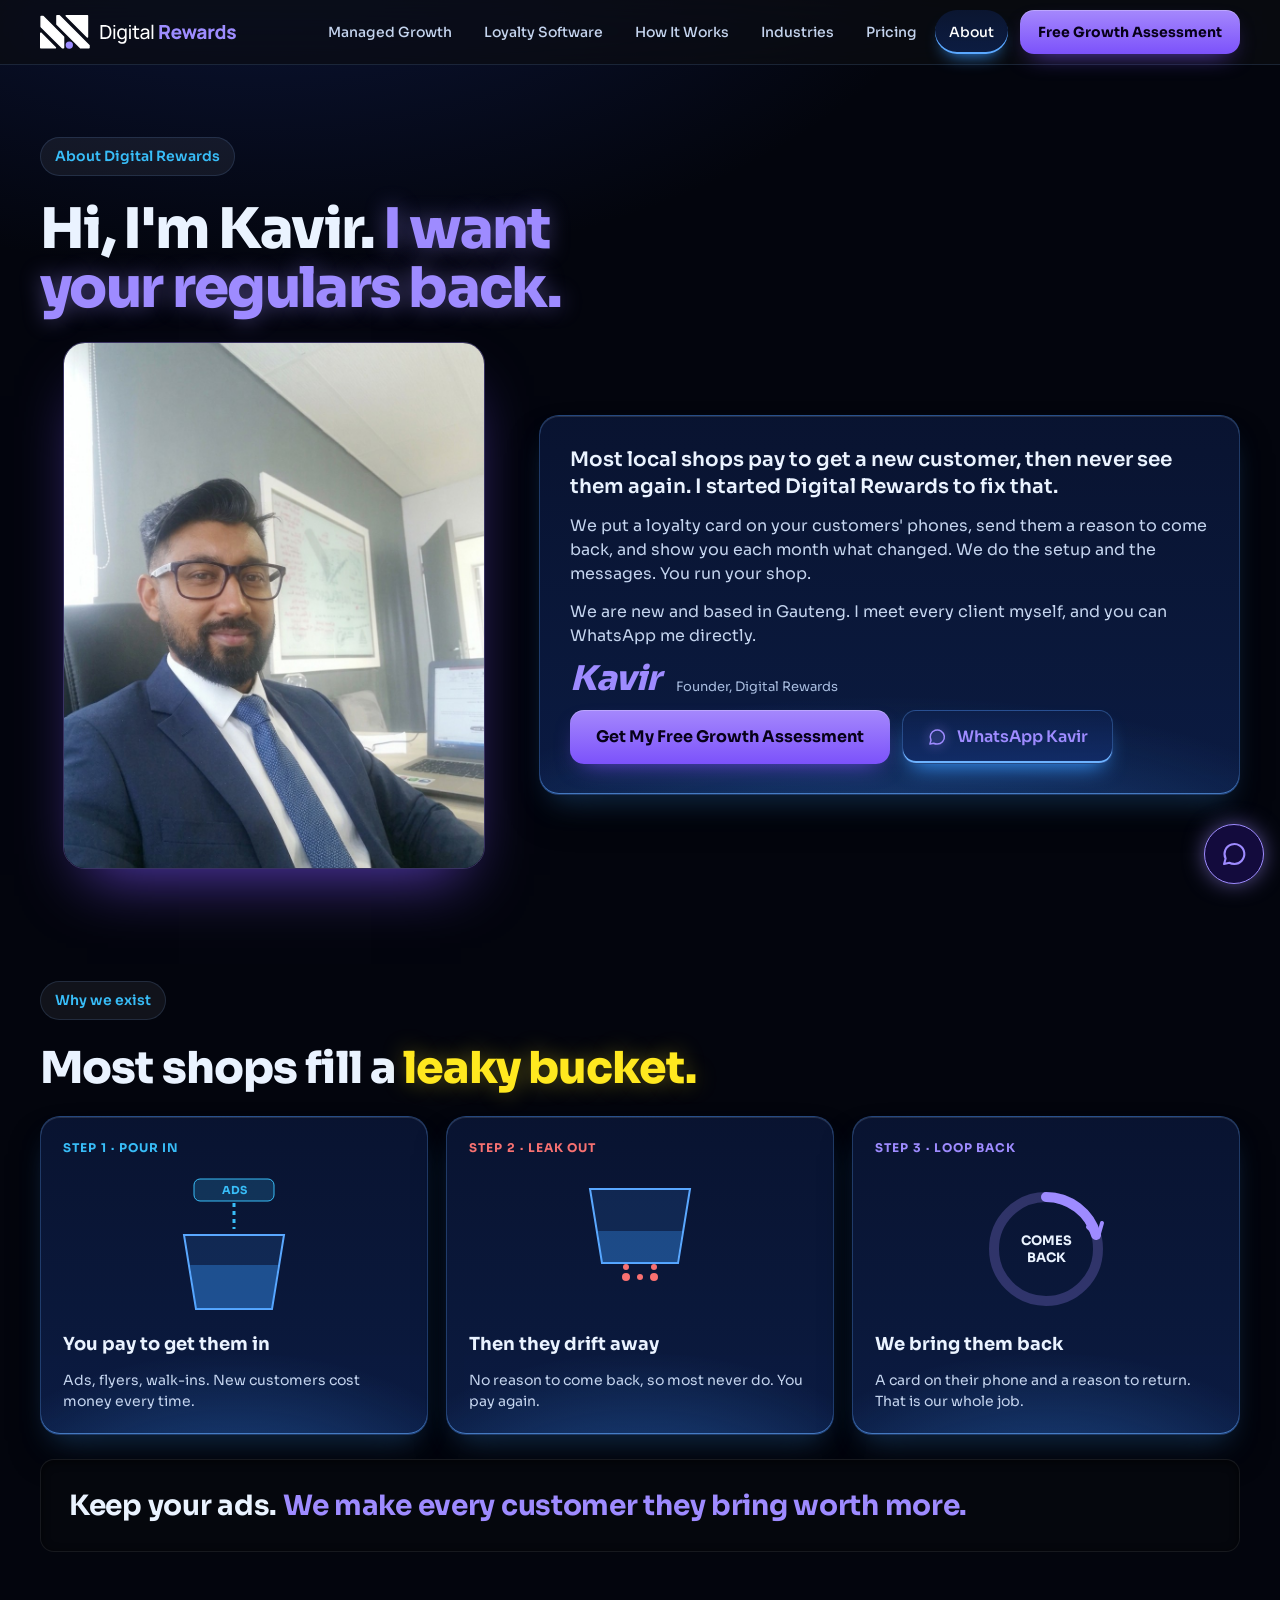
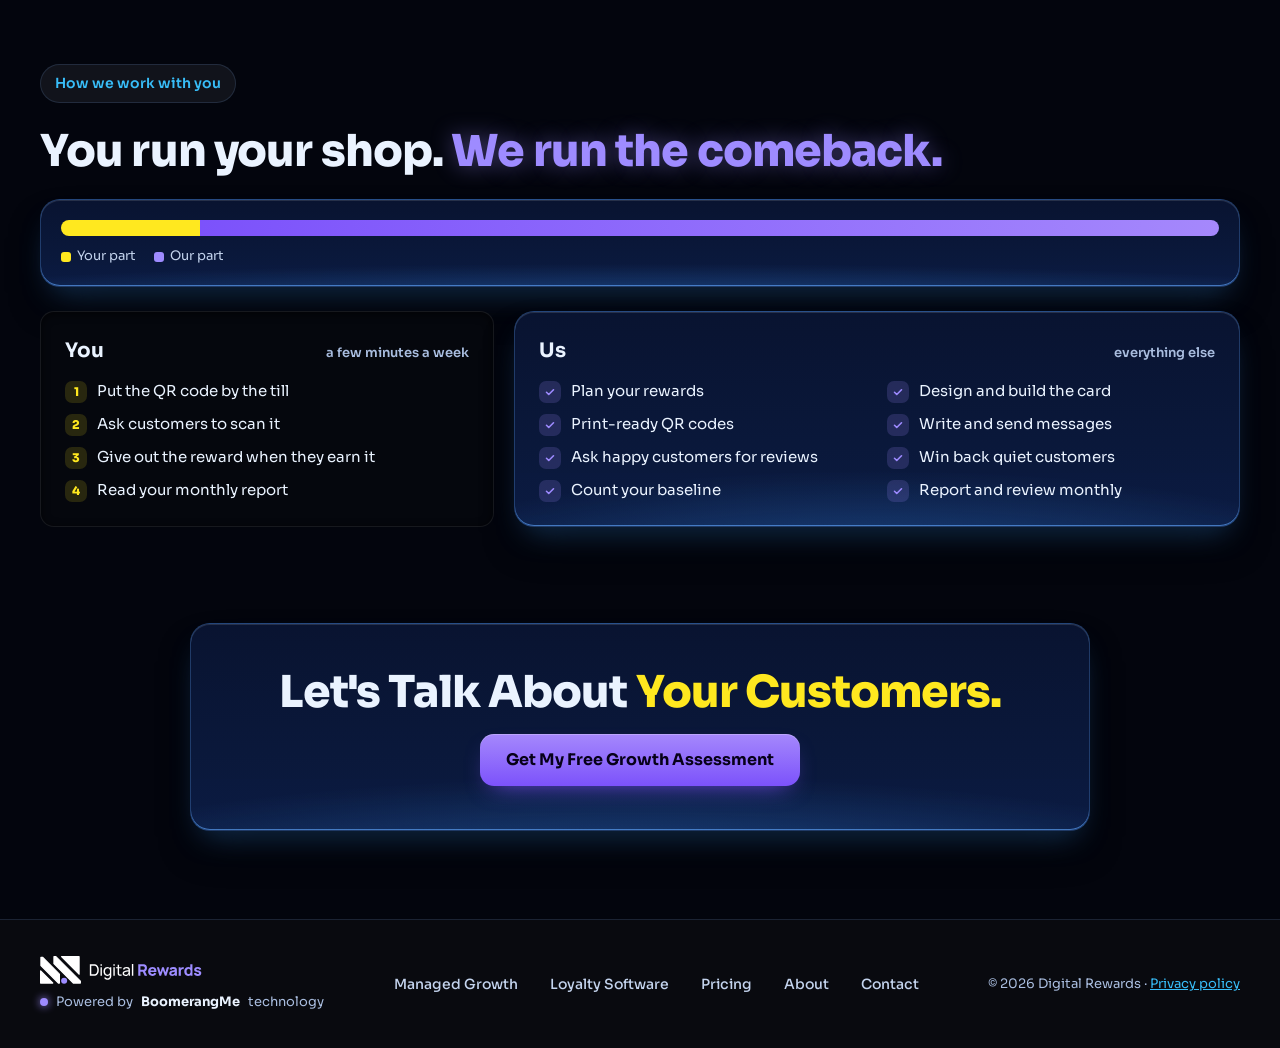
==== about.html @ 28b59754 "Digital Rewards v2: two-path site (Managed Growth flagship + DIY Loyalty Software), new home order, " ====
<!doctype html>
<html lang="en-ZA">
<head>
<meta charset="utf-8">
<meta name="viewport" content="width=device-width, initial-scale=1">
<meta name="robots" content="noindex, nofollow">
<title>About | Digital Rewards</title>
<meta name="description" content="Why Digital Rewards exists and who runs it.">
<link rel="canonical" href="https://kavirg3.github.io/digital-rewards-v2/about">
<meta property="og:type" content="website">
<meta property="og:title" content="About | Digital Rewards">
<meta property="og:description" content="Why Digital Rewards exists and who runs it.">
<meta property="og:url" content="https://kavirg3.github.io/digital-rewards-v2/about">
<meta name="theme-color" content="#03050D">
<link rel="icon" href="favicon.svg?v=2" type="image/svg+xml">
<link rel="icon" href="brand/png/favicon-32.png?v=2" sizes="32x32" type="image/png">
<link rel="apple-touch-icon" href="brand/png/dr-app-icon-180.png">
<meta property="og:image" content="https://kavirg3.github.io/digital-rewards-v2/brand/png/dr-share-1200x630.png">
<meta property="og:image:width" content="1200">
<meta property="og:image:height" content="630">
<link rel="preconnect" href="https://fonts.googleapis.com">
<link rel="preconnect" href="https://fonts.gstatic.com" crossorigin>
<link rel="stylesheet" href="https://fonts.googleapis.com/css2?family=Sora:wght@400;500;600;700;800&display=swap">
<link rel="stylesheet" href="styles.css?v=202611191200">
<link rel="stylesheet" href="v2.css?v=202611191200">
</head>
<body>
<a class="skip" href="#main">Skip to content</a>
<div style="background: radial-gradient(ellipse 1200px 700px at 20% -6%, rgba(29,53,140,0.42), transparent 62%), #03050D; color: #EAF3FF; font-family: Sora, system-ui, sans-serif; font-size: 16px; line-height: 1.5; color-scheme: dark">

<header style="position: sticky; top: 0; z-index: 20; background: rgba(11,13,17,0.74); backdrop-filter: blur(22px) saturate(150%); border-bottom: 1px solid rgba(120,170,235,0.16)">
<div style="max-width: 1200px; margin: 0 auto; padding: 10px 24px; display: flex; flex-wrap: wrap; align-items: center; justify-content: space-between; gap: 8px 20px">
<a href="./" style="display: flex; align-items: center; gap: 10px; color: #FFFFFF; text-decoration: none; font-weight: 800; font-size: 18px; min-height: 44px">
<img src="brand/dr-logo-horizontal.svg" alt="Digital Rewards" width="198" height="34" style="display:block"></a>
<nav aria-label="Main" style="display: flex; flex-wrap: wrap; align-items: center; gap: 2px 4px">
<a class="pill" href="managed-growth">Managed Growth</a>
<a class="pill" href="loyalty-software">Loyalty Software</a>
<a class="pill" href="./#how">How It Works</a>
<a class="pill" href="./#industries">Industries</a>
<a class="pill" href="pricing">Pricing</a>
<a class="pill" href="about">About</a>
<a class="cta" href="contact" style="min-height: 44px; padding: 0 18px; font-size: 14px; margin-left: 8px">Free Growth Assessment</a>
</nav>
</div>
</header>

<main id="main">

<section class="ab-sec ab-top">
<div class="ab-in">
<div class="chip" style="align-self: flex-start; color: #38BDF8">About Digital Rewards</div>
<h1 class="ab-h1">Hi, I'm Kavir. <span class="ab-gv">I want your regulars back.</span></h1>
<div class="ab-fl">
<div class="ab-photo" data-founder-photo>
<img data-founder-img alt="Kavir, founder of Digital Rewards" hidden>
<div class="ab-mono" data-founder-mono aria-hidden="true"><span>K</span></div>
</div>
<div class="glass ab-letter">
<p class="ab-big">Most local shops pay to get a new customer, then never see them again. I started Digital Rewards to fix that.</p>
<p>We put a loyalty card on your customers' phones, send them a reason to come back, and show you each month what changed. We do the setup and the messages. You run your shop.</p>
<p>We are new and based in Gauteng. I meet every client myself, and you can WhatsApp me directly.</p>
<div class="ab-sigrow"><span class="ab-sig">Kavir</span><span class="ab-role">Founder, Digital Rewards</span></div>
<div class="ab-btns"><a class="cta" href="contact">Get My Free Growth Assessment</a><a class="edge" href="contact" data-wa style="color: #9E8BFF"><svg class="neon" aria-hidden="true" width="20" height="20" viewBox="0 0 24 24" fill="none" stroke="currentColor" stroke-width="1.8" stroke-linecap="round" stroke-linejoin="round"><path d="M3.5 20.5l1.3-4.6A8.5 8.5 0 1112 20.5a8.5 8.5 0 01-4-1z"/></svg>WhatsApp Kavir</a></div>
</div>
</div>
</div>
</section>

<section class="ab-sec">
<div class="ab-in">
<div class="chip" style="align-self: flex-start; color: #38BDF8">Why we exist</div>
<h2 class="ab-h2">Most shops fill a <span class="ab-gy">leaky bucket.</span></h2>
<div class="ab-lk">
<div class="glass ab-lkc">
<span class="ab-step" style="color: #38BDF8">Step 1 · Pour in</span>
<svg viewBox="0 0 220 150" aria-hidden="true"><rect x="70" y="10" width="80" height="22" rx="6" fill="rgba(56,189,248,.18)" stroke="#38BDF8"/><text x="110" y="25" text-anchor="middle" fill="#38BDF8" font-size="11" font-family="Sora, sans-serif" font-weight="700">ADS</text><path d="M110 34v26" stroke="#38BDF8" stroke-width="3" stroke-dasharray="4 4"/><path d="M60 66h100l-12 74H72z" fill="rgba(56,152,255,.14)" stroke="#5AA8FF" stroke-width="2"/><path d="M66 96h88l-6 44H72z" fill="rgba(56,152,255,.35)"/></svg>
<h3>You pay to get them in</h3>
<p>Ads, flyers, walk-ins. New customers cost money every time.</p>
</div>
<div class="glass ab-lkc">
<span class="ab-step" style="color: #F87171">Step 2 · Leak out</span>
<svg viewBox="0 0 220 150" aria-hidden="true"><path d="M60 20h100l-12 74H72z" fill="rgba(56,152,255,.14)" stroke="#5AA8FF" stroke-width="2"/><path d="M68 62h84l-5 32H72z" fill="rgba(56,152,255,.3)"/><circle cx="96" cy="98" r="3" fill="#F87171"/><circle cx="124" cy="98" r="3" fill="#F87171"/><circle class="ab-drip" cx="96" cy="108" r="4" fill="#F87171"/><circle class="ab-drip ab-d2" cx="124" cy="108" r="4" fill="#F87171"/><circle class="ab-drip ab-d3" cx="110" cy="108" r="3" fill="#F87171"/></svg>
<h3>Then they drift away</h3>
<p>No reason to come back, so most never do. You pay again.</p>
</div>
<div class="glass ab-lkc">
<span class="ab-step" style="color: #9E8BFF">Step 3 · Loop back</span>
<svg viewBox="0 0 220 150" aria-hidden="true"><circle cx="110" cy="80" r="52" fill="none" stroke="rgba(158,139,255,.25)" stroke-width="10"/><g class="ab-spin"><path d="M110 28a52 52 0 0 1 50 38" fill="none" stroke="#9E8BFF" stroke-width="10" stroke-linecap="round"/><path d="M152 58l10 10 4-14" fill="none" stroke="#9E8BFF" stroke-width="4" stroke-linecap="round" stroke-linejoin="round"/></g><text x="110" y="76" text-anchor="middle" fill="#EAF3FF" font-size="13" font-family="Sora, sans-serif" font-weight="700">COMES</text><text x="110" y="93" text-anchor="middle" fill="#EAF3FF" font-size="13" font-family="Sora, sans-serif" font-weight="700">BACK</text></svg>
<h3>We bring them back</h3>
<p>A card on their phone and a reason to return. That is our whole job.</p>
</div>
</div>
<div class="well ab-quote">Keep your ads. <span style="color: #9E8BFF">We make every customer they bring worth more.</span></div>
</div>
</section>

<section class="ab-sec">
<div class="ab-in">
<div class="chip" style="align-self: flex-start; color: #38BDF8">How we work with you</div>
<h2 class="ab-h2">You run your shop. <span class="ab-gv">We run the comeback.</span></h2>
<div class="glass ab-split">
<div class="ab-bar" role="img" aria-label="Most of the work is ours"><span class="ab-bar-you"></span><span class="ab-bar-us"></span></div>
<div class="ab-legend"><span><i style="background: #FFE81F"></i>Your part</span><span><i style="background: #9E8BFF"></i>Our part</span></div>
</div>
<div class="ab-yu">
<div class="well ab-side ab-you">
<h3>You <small>a few minutes a week</small></h3>
<ul>
<li><i>1</i>Put the QR code by the till</li>
<li><i>2</i>Ask customers to scan it</li>
<li><i>3</i>Give out the reward when they earn it</li>
<li><i>4</i>Read your monthly report</li>
</ul>
</div>
<div class="glass ab-side ab-us">
<h3>Us <small>everything else</small></h3>
<ul>
<li><i><svg aria-hidden="true" width="12" height="12" viewBox="0 0 24 24" fill="none" stroke="currentColor" stroke-width="3.2" stroke-linecap="round" stroke-linejoin="round"><path d="M5 12.5l4.5 4.5L19 7.5"/></svg></i>Plan your rewards</li>
<li><i><svg aria-hidden="true" width="12" height="12" viewBox="0 0 24 24" fill="none" stroke="currentColor" stroke-width="3.2" stroke-linecap="round" stroke-linejoin="round"><path d="M5 12.5l4.5 4.5L19 7.5"/></svg></i>Design and build the card</li>
<li><i><svg aria-hidden="true" width="12" height="12" viewBox="0 0 24 24" fill="none" stroke="currentColor" stroke-width="3.2" stroke-linecap="round" stroke-linejoin="round"><path d="M5 12.5l4.5 4.5L19 7.5"/></svg></i>Print-ready QR codes</li>
<li><i><svg aria-hidden="true" width="12" height="12" viewBox="0 0 24 24" fill="none" stroke="currentColor" stroke-width="3.2" stroke-linecap="round" stroke-linejoin="round"><path d="M5 12.5l4.5 4.5L19 7.5"/></svg></i>Write and send messages</li>
<li><i><svg aria-hidden="true" width="12" height="12" viewBox="0 0 24 24" fill="none" stroke="currentColor" stroke-width="3.2" stroke-linecap="round" stroke-linejoin="round"><path d="M5 12.5l4.5 4.5L19 7.5"/></svg></i>Ask happy customers for reviews</li>
<li><i><svg aria-hidden="true" width="12" height="12" viewBox="0 0 24 24" fill="none" stroke="currentColor" stroke-width="3.2" stroke-linecap="round" stroke-linejoin="round"><path d="M5 12.5l4.5 4.5L19 7.5"/></svg></i>Win back quiet customers</li>
<li><i><svg aria-hidden="true" width="12" height="12" viewBox="0 0 24 24" fill="none" stroke="currentColor" stroke-width="3.2" stroke-linecap="round" stroke-linejoin="round"><path d="M5 12.5l4.5 4.5L19 7.5"/></svg></i>Count your baseline</li>
<li><i><svg aria-hidden="true" width="12" height="12" viewBox="0 0 24 24" fill="none" stroke="currentColor" stroke-width="3.2" stroke-linecap="round" stroke-linejoin="round"><path d="M5 12.5l4.5 4.5L19 7.5"/></svg></i>Report and review monthly</li>
</ul>
</div>
</div>
</div>
</section>

<section style="padding: 40px 24px 88px">
<div class="glass" style="max-width: 900px; margin: 0 auto; padding: 44px 28px; display: flex; flex-direction: column; align-items: center; gap: 18px; text-align: center">
<h2 style="margin: 0; font-size: clamp(28px, 3.6vw, 44px); line-height: 1.1; letter-spacing: -0.02em; font-weight: 800">Let's Talk About <span style="color: #FFE81F">Your Customers.</span></h2>
<a class="cta" href="contact">Get My Free Growth Assessment</a>
</div>
</section>

</main>

<footer style="padding: 36px 24px; border-top: 1px solid rgba(120,170,235,0.16); background: rgba(11,13,17,0.74)">
<div style="max-width: 1200px; margin: 0 auto; display: flex; flex-wrap: wrap; justify-content: space-between; align-items: center; gap: 20px; font-size: 13px; color: #A9BDDF">
<div style="display: flex; flex-direction: column; gap: 8px"><img src="brand/dr-logo-horizontal.svg" alt="Digital Rewards" width="163" height="28" style="display:block"><span class="v2-pw"><i></i>Powered by <b>BoomerangMe</b> technology</span></div>
<nav aria-label="Footer" style="display: flex; flex-wrap: wrap; gap: 2px 4px">
<a class="pill" href="managed-growth">Managed Growth</a><a class="pill" href="loyalty-software">Loyalty Software</a><a class="pill" href="pricing">Pricing</a><a class="pill" href="about">About</a><a class="pill" href="contact">Contact</a>
</nav>
<div>© 2026 Digital Rewards · <a href="privacy">Privacy policy</a></div>
</div>
</footer>

</div>
<script src="config.js?v=202611191200"></script>
<script src="site.js?v=202611191200"></script>
<script src="v2.js?v=202611191200"></script>
</body>
</html>
---- styles.css ----
/* Digital Rewards – shared styles (Sentiv Hub look: ink ground, ocean-glow glass, neon icons) */
html{scroll-behavior:smooth}
body{margin:0;background:#03050D}
a{color:#38BDF8}a:hover{color:#7FCFEF}
:focus-visible{outline:2px solid #FFE81F;outline-offset:3px}
section[id]{scroll-margin-top:84px}
.skip{position:absolute;left:-9999px;top:0;background:#FFE81F;color:#03050D;padding:10px 16px;z-index:100;font:600 14px Sora,system-ui,sans-serif}
.skip:focus{left:8px;top:8px}

.glass{background:radial-gradient(120% 90% at 50% 130%,rgba(59,150,255,.42) 0%,rgba(59,150,255,0) 62%),linear-gradient(180deg,rgba(10,22,54,.88),rgba(13,32,76,.84));border:1px solid rgba(96,165,250,.26);box-shadow:inset 0 1px 0 rgba(255,255,255,.12),inset 0 -1px 0 rgba(96,165,250,.65),0 22px 44px -16px rgba(0,0,0,.8),0 16px 32px -18px rgba(56,152,255,.75);border-radius:20px;box-sizing:border-box}
.well{background:#05070D;border:1px solid rgba(255,255,255,.07);box-shadow:inset 0 2px 8px rgba(0,0,0,.6);border-radius:14px;box-sizing:border-box}
.well[style*="padding: 28px"],.well[style*="padding: 40px"]{border-radius:20px}
.orb{width:64px;height:64px;border-radius:50%;display:flex;align-items:center;justify-content:center;flex:none;background:radial-gradient(circle at 50% 30%,rgba(90,168,255,.35),rgba(10,22,54,.9) 70%);border:1px solid rgba(96,165,250,.4);box-shadow:inset 0 -2px 0 currentColor,0 12px 24px -10px currentColor}
.neon{filter:drop-shadow(0 0 6px currentColor)}
.cta{display:inline-flex;align-items:center;justify-content:center;gap:10px;min-height:52px;padding:0 26px;border-radius:14px;border:0;background:linear-gradient(180deg,#A588FC,#7C52FB);color:#070119;font:inherit;font-weight:700;text-decoration:none;cursor:pointer;box-shadow:0 10px 24px -12px rgba(124,82,251,.9),inset 0 1px 0 rgba(255,255,255,.25)}
.cta:hover{color:#070119;filter:brightness(1.08)}
.cta[disabled]{opacity:.6;cursor:wait}
.edge{display:inline-flex;align-items:center;justify-content:center;gap:10px;min-height:52px;padding:0 24px;border-radius:14px;background:linear-gradient(180deg,rgba(13,32,76,.7),rgba(18,44,104,.92));border:1px solid rgba(96,165,250,.3);box-shadow:inset 0 -2px 0 #6DB3FF,0 12px 22px -10px rgba(56,152,255,1);color:#EAF3FF;font-weight:600;text-decoration:none;cursor:pointer;font-family:inherit;font-size:inherit}
.edge:hover{color:#fff}
.pill{display:inline-flex;align-items:center;min-height:44px;padding:0 14px;border-radius:999px;color:#C4D4EE;text-decoration:none;font-size:14px;font-weight:500}
.pill:hover{background:rgba(255,255,255,.06);color:#fff}
.pill.on{background:linear-gradient(180deg,rgba(13,32,76,.55),rgba(13,32,76,.85));box-shadow:inset 0 -2px 0 #5AA8FF,0 10px 18px -10px rgba(56,152,255,1);color:#fff}
.chip{display:inline-flex;align-items:center;gap:8px;border-radius:999px;padding:8px 14px;font-size:14px;font-weight:600;background:rgba(255,255,255,.06);border:1px solid rgba(120,170,235,.16)}

input,select,textarea{font:inherit;color:#E8ECF5;background:#05070D;border:1px solid rgba(255,255,255,.12);box-shadow:inset 0 2px 8px rgba(0,0,0,.6);border-radius:12px;padding:12px 14px;min-height:48px;width:100%;box-sizing:border-box}
input[type=range]{padding:0;min-height:32px;border:0;box-shadow:none;background:transparent;accent-color:#38BDF8}
input[type=checkbox]{width:22px;min-height:22px;height:22px;padding:0;accent-color:#38BDF8;flex:none}
summary{cursor:pointer;list-style:none;min-height:44px;display:flex;align-items:center;justify-content:space-between;gap:16px;font-weight:600;font-size:16px}
summary::-webkit-details-marker{display:none}
summary::after{content:"+";color:#38BDF8;font-size:22px;font-weight:400}
details[open] summary::after{content:"–"}

th,td{padding:13px 16px;text-align:left;border-bottom:1px solid rgba(120,170,235,.16);font-size:14px}
td+td,th+th{text-align:center}
.y{display:inline-block;width:14px;height:14px;border-radius:50%;background:#9E8BFF;box-shadow:0 0 10px rgba(158,139,255,.8)}
.n{display:inline-block;width:14px;height:14px;border-radius:50%;border:2px solid #3A4E78;box-sizing:border-box}

[hidden]{display:none!important}

/* phone menu */
.menu-btn{display:none}
@media (max-width:900px){
  .menu-btn{display:inline-flex;margin-left:auto}
  header nav[aria-label="Main"]{display:none!important;flex-basis:100%;flex-direction:column;align-items:stretch!important;padding-bottom:10px}
  header.open nav[aria-label="Main"]{display:flex!important}
  header nav[aria-label="Main"] .cta{margin-left:0!important}
}

/* floating WhatsApp button + consent bar (added by site.js) */
.wa-float{position:fixed;right:16px;bottom:16px;z-index:30;width:58px;height:58px;border-radius:50%;display:flex;align-items:center;justify-content:center;background:#130B3D;border:1px solid #9E8BFF;color:#9E8BFF;box-shadow:0 0 24px -4px rgba(158,139,255,.8)}
.wa-float:hover{color:#fff}
.consent{position:fixed;left:16px;right:16px;bottom:16px;z-index:40;max-width:640px;margin:0 auto;padding:16px 18px;display:flex;flex-wrap:wrap;gap:12px;align-items:center;justify-content:space-between;color:#EAF3FF;font:14px/1.45 Sora,system-ui,sans-serif}
.consent .cta,.consent .edge{min-height:44px;padding:0 16px;font-size:14px}

/* privacy page prose */
.prose{max-width:760px;margin:0 auto;padding:64px 24px 88px}
.prose h1{font-size:clamp(32px,4.4vw,48px);line-height:1.08;letter-spacing:-.03em;margin:0 0 8px}
.prose h2{font-size:21px;margin:32px 0 8px}
.prose p,.prose li{color:#C4D4EE;font-size:16px;line-height:1.6}

@keyframes drfloat{0%,100%{transform:translateY(0)}50%{transform:translateY(-8px)}}
@keyframes drbreathe{50%{opacity:.65}}
@media (prefers-reduced-motion:reduce){*{animation:none!important;scroll-behavior:auto!important;transition:none!important}}

/* Home hero visual: Track 3 (customers looping round a phone). Fixed 640x600 art, scaled to the column by site.js. */
.hv{aspect-ratio:640/600;overflow:hidden}
.hv-in{transform-origin:0 0}
@keyframes tc-dash{to{stroke-dashoffset:-60}}
@keyframes tc-run{from{offset-distance:0%}to{offset-distance:100%}}
@keyframes tc-pulse{0%,100%{box-shadow:0 0 0 0 rgba(255,255,255,.55)}70%{box-shadow:0 0 0 7px rgba(255,255,255,0)}}
@keyframes tc-blink{50%{opacity:.35}}
.tc-flow{animation:tc-dash 2.4s linear infinite}
.tc-walker{position:absolute;left:0;top:0;offset-path:path('M170 72 H470 A110 110 0 0 1 580 182 V418 A110 110 0 0 1 470 528 H170 A110 110 0 0 1 60 418 V182 A110 110 0 0 1 170 72 Z');offset-rotate:0deg;animation:tc-run 15s linear infinite}
@media (prefers-reduced-motion:reduce){*{animation:none!important}}

/* ROI calculator (Calc 4): line draws in; month tags hide on small screens */
@keyframes cd-draw{from{stroke-dashoffset:900}to{stroke-dashoffset:0}}
.cd-line{animation:cd-draw 1.2s ease-out both}
@media (max-width:640px){.cd-tag{display:none}.cd-months span:nth-child(even){visibility:hidden}}

/* Results section (Proof 4): three steps joined by flowing arrows; arrows hide when the steps stack */
.pd-row{display:flex;flex-wrap:wrap;align-items:stretch;gap:18px}
.pd-arrow{flex:none;align-self:center;display:flex}
@keyframes pd-flow{to{stroke-dashoffset:-36}}
.pd-flow{animation:pd-flow 1.6s linear infinite}
@media (max-width:1180px){.pd-arrow{display:none}}

/* Packages (Price 5): visits-to-pay-back counter per plan */
.pay-box{padding:14px;display:flex;flex-direction:column;gap:8px;border-radius:16px}
.pay-n{font-size:32px;font-weight:800;line-height:1;color:var(--pay);text-shadow:0 0 16px var(--pay-glow)}
.pay-dots{display:flex;flex-wrap:wrap;gap:5px;min-height:14px;align-items:center}
.pay-dots i{width:13px;height:13px;border-radius:50%;background:var(--pay);box-shadow:0 0 6px var(--pay-glow)}
.pay-dots small{font-size:11px;color:#A9BDDF}
.pay-list{margin:0;padding:0;list-style:none;display:flex;flex-direction:column;gap:8px;font-size:14px;flex:1}
.pay-list li{display:flex;gap:9px}
.pay-list li::before{content:"";flex:none;width:14px;height:14px;margin-top:3px;background:var(--pay);-webkit-mask:url("data:image/svg+xml,%3Csvg xmlns='http://www.w3.org/2000/svg' viewBox='0 0 24 24'%3E%3Cpath d='M5 12.5l4.5 4.5 9.5-10' fill='none' stroke='black' stroke-width='3' stroke-linecap='round' stroke-linejoin='round'/%3E%3C/svg%3E") center/contain no-repeat;mask:url("data:image/svg+xml,%3Csvg xmlns='http://www.w3.org/2000/svg' viewBox='0 0 24 24'%3E%3Cpath d='M5 12.5l4.5 4.5 9.5-10' fill='none' stroke='black' stroke-width='3' stroke-linecap='round' stroke-linejoin='round'/%3E%3C/svg%3E") center/contain no-repeat}

/* Industries (Mall 5): a shopper walks the mall; each shop lights up as they pass */
.mw-row{margin:0;padding:0;list-style:none;display:grid;grid-template-columns:repeat(5,minmax(0,1fr));gap:14px}
.mw-shop{display:flex;flex-direction:column;overflow:hidden;border:1px solid rgba(120,170,235,.16);background:linear-gradient(180deg,rgba(13,32,76,.7),rgba(5,7,13,.9));opacity:.55;animation:mw-lit 10s linear infinite}
.mw-top .mw-shop{border-radius:16px 16px 6px 6px}
.mw-bottom .mw-shop{border-radius:6px 6px 16px 16px;background:linear-gradient(0deg,rgba(13,32,76,.7),rgba(5,7,13,.9))}
.mw-awn{height:12px;flex:none;background:repeating-linear-gradient(90deg,currentColor 0 12px,rgba(255,255,255,.08) 12px 24px)}
.mw-body{padding:12px;display:flex;gap:12px;align-items:center;flex:1}
.mw-body svg{flex:none;filter:drop-shadow(0 0 6px currentColor)}
.mw-body h3{margin:0;font-size:13px;font-weight:700;line-height:1.25;color:#EAF3FF}
.mw-body p{margin:2px 0 0;font-size:12px;color:#A9BDDF}
.mw-hall{position:relative;height:150px;border-radius:18px;background:repeating-linear-gradient(90deg,rgba(120,170,235,.07) 0 60px,rgba(120,170,235,.03) 60px 120px);border:1px dashed rgba(120,170,235,.25);overflow:hidden}
.mw-line{position:absolute;left:0;right:0;top:50%;height:2px;background:repeating-linear-gradient(90deg,rgba(90,168,255,.6) 0 14px,transparent 14px 28px)}
.mw-walker{position:absolute;top:50%;margin-top:-44px;width:64px;left:0;animation:mw-walk 10s linear infinite}
.mw-bob{display:flex;flex-direction:column;align-items:center;gap:6px;animation:mw-bob .6s ease-in-out infinite}
.mw-face{width:52px;height:52px;border-radius:50%;background:radial-gradient(circle at 50% 35%,#1D3F97,#0A1636 70%);border:2px solid #9E8BFF;box-shadow:0 0 0 5px rgba(158,139,255,.15),0 0 22px rgba(158,139,255,.75);overflow:hidden;box-sizing:border-box;position:relative}
.mw-face svg{position:absolute;left:0;top:0}
.mw-card{width:64px;height:30px;border-radius:7px;background:linear-gradient(155deg,#3E76EA,#1D3F97);box-shadow:0 0 14px -2px rgba(56,152,255,.9);padding:5px;box-sizing:border-box;display:flex;flex-direction:column;justify-content:space-between}
.mw-card span{font-size:6px;font-weight:800;letter-spacing:.1em}
.mw-bar{height:5px;border-radius:99px;background:rgba(3,5,13,.45)}
.mw-bar i{display:block;height:5px;border-radius:99px;background:#9E8BFF;box-shadow:0 0 6px #9E8BFF;animation:mw-fill 10s linear infinite}
.mw-tag{position:absolute;right:14px;top:12px;font-size:12px;background:rgba(5,7,13,.85)}
@keyframes mw-walk{from{left:0}to{left:calc(100% - 64px)}}
@keyframes mw-fill{from{width:4%}to{width:100%}}
@keyframes mw-bob{0%,100%{transform:translateY(0)}50%{transform:translateY(-4px)}}
@keyframes mw-lit{0%{opacity:.55;box-shadow:none;border-color:rgba(120,170,235,.16)}4%,16%{opacity:1;box-shadow:0 0 0 2px currentColor,0 16px 36px -10px currentColor;border-color:currentColor}26%,100%{opacity:.55;box-shadow:none;border-color:rgba(120,170,235,.16)}}
@media (max-width:900px){.mw-row{grid-template-columns:repeat(2,minmax(0,1fr))}.mw-row .mw-shop:last-child{grid-column:span 2}.mw-hall{height:120px}.mw-tag{display:none}}
@media (prefers-reduced-motion:reduce){.mw-shop{opacity:1}}

/* Industries page cards */
/* Industries picker (option 1) */
.ip{display:flex;flex-direction:column;gap:20px}
.ip-head{display:flex;flex-wrap:wrap;justify-content:space-between;align-items:flex-end;gap:10px 24px}
.ip-chips{display:flex;flex-wrap:wrap;gap:10px}
.ip-chip{display:inline-flex;align-items:center;gap:10px;min-height:48px;padding:0 18px 0 14px;border-radius:999px;border:1px solid rgba(120,170,235,.2);background:rgba(255,255,255,.04);color:#C4D4EE;font:inherit;font-size:14px;font-weight:600;cursor:pointer;white-space:nowrap;flex:none}
.ip-chip svg{color:var(--c);flex:none}
.ip-chip:hover{color:#fff;background:rgba(255,255,255,.08)}
.ip-chip[aria-selected="true"]{border-color:var(--c);background:rgba(13,32,76,.92);color:#fff;box-shadow:inset 0 -2px 0 var(--c),0 10px 22px -10px var(--c)}
.ip-chip:focus-visible{outline:2px solid #9E8BFF;outline-offset:2px}
.ip-panel{display:grid;grid-template-columns:minmax(0,1.2fr) minmax(0,1fr);gap:40px;padding:40px 44px;align-items:center}
.ip-panel[hidden]{display:none}
.ip-info{display:flex;flex-direction:column;gap:20px}
.ip-title{display:flex;align-items:center;gap:16px}
.ip-title h3{margin:0;font-size:26px;line-height:1.2;letter-spacing:-.02em;font-weight:800}
.ip-label{display:block;margin-bottom:8px;font-size:12px;font-weight:700;letter-spacing:.12em;text-transform:uppercase;color:#A9BDDF}
.ip-pain{margin:0;font-size:21px;line-height:1.3;font-weight:600;color:#FF9CAC}
.ip-ideas{margin:0;padding:0;list-style:none;display:flex;flex-direction:column;gap:12px}
.ip-ideas li{display:flex;align-items:center;gap:14px;font-size:16px;font-weight:600}
.ip-ideas li span{width:32px;height:32px;border-radius:50%;flex:none;display:flex;align-items:center;justify-content:center;font-size:13px;font-weight:800;background:var(--c);color:var(--ink)}
.ip-go{display:flex;flex-wrap:wrap;align-items:center;gap:14px 18px;padding-top:4px}
.ip-go span{font-size:13px;color:#A9BDDF}
.ip-cardwrap{display:flex;flex-direction:column;align-items:center;gap:12px}
.ip-card{width:100%;max-width:410px;box-sizing:border-box;border-radius:26px;padding:26px;background:linear-gradient(160deg,rgba(26,36,74,.96),rgba(8,12,28,.98));border:1px solid var(--c);box-shadow:inset 0 1px 0 rgba(255,255,255,.08),0 34px 70px -30px var(--c);display:flex;flex-direction:column;gap:22px}
.ip-cardtop{display:flex;justify-content:space-between;align-items:center;gap:12px}
.ip-brand{display:flex;align-items:center;gap:12px}
.ip-brand i{width:40px;height:40px;border-radius:12px;flex:none;display:flex;align-items:center;justify-content:center;background:var(--c);color:var(--ink)}
.ip-brand b,.ip-cardfoot b{display:block;font-size:11px;letter-spacing:.14em;text-transform:uppercase;color:#A9BDDF;font-weight:700}
.ip-brand strong{display:block;font-size:16px}
.ip-wallet{font-size:12px;color:#A9BDDF}
.ip-stamps{display:grid;grid-template-columns:repeat(5,minmax(0,1fr));gap:12px}
.ip-stamps i{aspect-ratio:1;border-radius:50%;box-sizing:border-box;display:flex;align-items:center;justify-content:center;background:var(--c);color:var(--ink);box-shadow:0 0 16px -4px var(--c)}
.ip-stamps i.free{background:none;box-shadow:none;border:1.5px dashed var(--c);color:var(--c);font-style:normal;font-size:10px;font-weight:800;letter-spacing:.04em}
.ip-cardfoot{display:flex;justify-content:space-between;align-items:flex-end;gap:12px;padding-top:18px;border-top:1px dashed rgba(120,170,235,.3)}
.ip-cardfoot strong{display:block;font-size:18px;font-weight:800}
.ip-cardfoot span{font-size:13px;color:#C4D4EE;text-align:right}
.ip-note{font-size:12px;color:#A9BDDF}
@media (max-width:900px){.ip-panel{grid-template-columns:minmax(0,1fr);padding:28px 22px;gap:28px}.ip-title h3{font-size:22px}.ip-pain{font-size:18px}}
@media (max-width:640px){.ip-chips{flex-wrap:nowrap;overflow-x:auto;padding:2px 2px 8px;scrollbar-width:none}.ip-chips::-webkit-scrollbar{display:none}.ip-card{padding:20px}.ip-stamps{gap:9px}}

/* Home features (Phone 2): the six tools shown as the messages customers get; site.js lights one list row + message at a time */
.fx-wrap{display:grid;grid-template-columns:minmax(0,1fr) 340px;gap:48px;align-items:center}
.fx-copy{display:flex;flex-direction:column;gap:22px;min-width:0}
.fx-list{list-style:none;margin:0;padding:0;display:grid;grid-template-columns:repeat(2,minmax(0,1fr));gap:12px}
.fx-list li{display:flex;align-items:center;gap:12px;padding:10px 14px 10px 10px;border-radius:16px;border:1px solid rgba(120,170,235,.16);background:rgba(255,255,255,.03);transition:border-color .3s,box-shadow .3s,background .3s}
.fx-list li.on{border-color:currentColor;box-shadow:0 0 0 1px currentColor,0 14px 30px -14px currentColor;background:rgba(13,32,76,.7)}
.fx-orb{width:46px;height:46px}.fx-orb svg{filter:drop-shadow(0 0 6px currentColor)}
.fx-name{color:#EAF3FF;font-size:15px;font-weight:600}
.fx-phone{width:min(340px,100%);margin:0 auto;border-radius:46px;padding:12px;background:linear-gradient(160deg,#1B2440,#070A14);border:1px solid rgba(120,170,235,.3);box-shadow:0 30px 60px -20px rgba(0,0,0,.9),0 0 60px -20px rgba(56,152,255,.7);box-sizing:border-box}
.fx-screen{border-radius:36px;padding:18px 12px 16px;background:radial-gradient(120% 60% at 50% 0%,rgba(29,63,151,.85),transparent 70%),#060A18;display:flex;flex-direction:column;gap:8px;box-sizing:border-box}
.fx-notch{width:96px;height:26px;border-radius:99px;background:#000;margin:0 auto 8px}
.fx-time{text-align:center;font-size:52px;font-weight:300;line-height:1;letter-spacing:-.02em;color:#EAF3FF}
.fx-date{text-align:center;font-size:13px;color:#C4D4EE;margin-bottom:12px}
.fx-notes{list-style:none;margin:0;padding:0;display:flex;flex-direction:column;gap:8px}
.fx-note{display:flex;gap:10px;align-items:flex-start;padding:10px 12px;border-radius:18px;background:rgba(30,40,70,.72);border:1px solid rgba(255,255,255,.06);transition:transform .35s,box-shadow .35s,border-color .35s}
.fx-note.on{transform:scale(1.03);border-color:currentColor;box-shadow:0 0 0 1px currentColor,0 10px 26px -8px currentColor}
.fx-ic{width:30px;height:30px;border-radius:8px;flex:none;display:flex;align-items:center;justify-content:center;background:#0A1636;border:1px solid currentColor}
.fx-ic svg{filter:drop-shadow(0 0 4px currentColor)}
.fx-note>div{min-width:0;flex:1}
.fx-top{display:flex;justify-content:space-between;gap:8px;font-size:12px}
.fx-top b{color:#EAF3FF}.fx-top small{color:#A9BDDF}
.fx-note p{margin:1px 0 0;font-size:12.5px;line-height:1.35;color:#DCE7FA}
.fx-you{font-size:10px;font-weight:700;letter-spacing:.06em;color:#7FCFEF;border:1px solid rgba(127,207,239,.5);border-radius:6px;padding:1px 6px;margin-left:6px}
@media (max-width:900px){.fx-wrap{grid-template-columns:1fr}}
@media (max-width:520px){.fx-list{grid-template-columns:1fr}}

/* Home getting started: filmstrip on desktop (Card builds A), the card's four layers on phones and tablets (Card builds B) */
.gs-film{position:relative;list-style:none;margin:0;padding:0;display:grid;grid-template-columns:repeat(4,minmax(0,1fr));gap:24px}
.gs-rail{position:absolute;left:12.5%;right:12.5%;top:113px;height:2px;background:repeating-linear-gradient(90deg,#5AA8FF 0 6px,transparent 6px 14px);animation:gs-flow 1.4s linear infinite;pointer-events:none}
.gs-step{display:flex;flex-direction:column;gap:14px;min-width:0;position:relative}
.gs-frame{height:228px;padding:18px;display:flex;align-items:center;justify-content:center;position:relative}
.gs-frame.done{border-color:rgba(158,139,255,.55);box-shadow:inset 0 1px 0 rgba(255,255,255,.12),inset 0 -1px 0 rgba(158,139,255,.7),0 22px 44px -16px rgba(0,0,0,.8),0 16px 40px -14px rgba(158,139,255,.6)}
.gs-tag{display:inline-flex;align-items:center;border-radius:999px;padding:6px 12px;font-size:12px;font-weight:600;background:rgba(5,7,13,.85);border:1px solid rgba(120,170,235,.25)}
.gs-n{position:absolute;left:14px;top:14px}.gs-s{position:absolute;right:14px;bottom:14px}
.gs-copy{display:flex;flex-direction:column;gap:4px;padding:0 4px}
.gs-copy h3{margin:0;font-size:22px}.gs-copy p{margin:0;color:#C4D4EE;font-size:14px}
.gs-pass{width:100%;max-width:230px;background:linear-gradient(155deg,#3E76EA,#1D3F97);border-radius:16px;padding:14px;box-shadow:0 0 34px -8px rgba(56,152,255,.9),inset 0 1px 0 rgba(255,255,255,.25);display:flex;flex-direction:column;gap:12px;box-sizing:border-box;color:#EAF3FF}
.gs-head{display:flex;align-items:center;gap:8px;font-size:13px;font-weight:700}
.gs-logo{width:28px;height:28px;border-radius:8px;background:#03050D;color:#FFE81F;display:flex;align-items:center;justify-content:center;font-weight:800;font-size:13px;flex:none}
.gs-ptag{margin-left:auto;font-size:9px;font-weight:800;letter-spacing:.12em;background:rgba(3,5,13,.35);padding:4px 7px;border-radius:6px}
.gs-st{display:grid;grid-template-columns:repeat(5,1fr);gap:6px}
.gs-st i{aspect-ratio:1;border-radius:50%;border:2px dashed rgba(255,255,255,.35);box-sizing:border-box}
.gs-st i.f{border:0;background:radial-gradient(circle at 50% 35%,#C4B8FF,#9E8BFF 60%);box-shadow:0 0 8px rgba(158,139,255,.8)}
.gs-st i.o{border-color:transparent}
.gs-sketch{width:100%;max-width:230px;height:140px;border:2px dashed rgba(127,207,239,.6);border-radius:16px;padding:14px;box-sizing:border-box;display:flex;flex-direction:column;gap:12px;background:repeating-linear-gradient(0deg,rgba(127,207,239,.06) 0 1px,transparent 1px 16px),repeating-linear-gradient(90deg,rgba(127,207,239,.06) 0 1px,transparent 1px 16px)}
.gs-sketch b,.gs-blue b{display:block;height:8px;border-radius:99px;background:rgba(127,207,239,.3)}
.gs-dots{display:flex;gap:6px}.gs-dots i{width:20px;height:20px;border-radius:50%;border:2px dashed rgba(127,207,239,.5);box-sizing:border-box}
.gs-float{animation:gs-float 6s ease-in-out infinite}
.gs-layers{display:none;flex-direction:column;gap:28px}
.gs-stack{position:relative;width:300px;height:340px;margin:0 auto}
.gs-lay{position:absolute;left:0;width:300px;height:116px}
.gs-plane,.gs-plane.gs-pass{position:absolute;left:16px;top:-3px;width:200px;max-width:none;height:122px;border-radius:12px;box-sizing:border-box;transform:perspective(1000px) rotateX(58deg) rotateZ(-38deg)}
.gs-plane.gs-pass{padding:10px;gap:8px}
.gs-plane .gs-head{font-size:11px;gap:6px}.gs-plane .gs-logo{width:22px;height:22px;border-radius:6px;font-size:11px}.gs-plane .gs-ptag{font-size:7px;padding:3px 5px}
.gs-plane .gs-st{gap:4px}
.gs-blue{border:2px dashed rgba(127,207,239,.7);padding:12px;display:flex;flex-direction:column;gap:10px;background:repeating-linear-gradient(0deg,rgba(127,207,239,.08) 0 1px,transparent 1px 14px),repeating-linear-gradient(90deg,rgba(127,207,239,.08) 0 1px,transparent 1px 14px),rgba(6,14,34,.75)}
.gs-stamps{padding:10px;display:flex;flex-direction:column;gap:8px;border:1px solid rgba(112,66,250,.45);background:rgba(112,66,250,.05);box-shadow:0 0 24px -8px rgba(112,66,250,.6)}
.gs-stamps .gs-st{gap:4px}
.gs-win{display:flex;align-items:center;justify-content:center;border:2px solid #9E8BFF;background:rgba(158,139,255,.06);box-shadow:0 0 34px -6px rgba(158,139,255,.8),inset 0 0 24px -10px rgba(158,139,255,.6);color:#9E8BFF;font-weight:800;font-size:15px;letter-spacing:.02em}
.gs-lift{animation:gs-float 6s ease-in-out infinite}
.gs-badge{width:36px;height:36px;border-radius:50%;flex:none;display:flex;align-items:center;justify-content:center;font-weight:800;font-size:15px;background:radial-gradient(circle at 50% 30%,rgba(90,168,255,.35),#0A1636 70%);border:1px solid rgba(96,165,250,.4);box-shadow:inset 0 -2px 0 currentColor,0 8px 18px -8px currentColor;box-sizing:border-box}
.gs-lay .gs-badge{position:absolute;left:256px;top:40px}
.gs-list{list-style:none;margin:0;padding:0;display:flex;flex-direction:column;gap:14px}
.gs-list li{display:flex;gap:14px;align-items:center}
.gs-list h3{margin:0;font-size:18px}.gs-list p{margin:0;color:#C4D4EE;font-size:14px}
@keyframes gs-flow{to{background-position:14px 0}}
@keyframes gs-float{50%{transform:translateY(-6px)}}
@media (max-width:1000px){.gs-film{display:none}.gs-layers{display:flex}}
/* DIY vs managed: versus cards (17 Nov) */
.vs-diy{margin:0;padding:0;list-style:none;display:flex;flex-direction:column;gap:12px;font-size:15px;color:#C4D4EE}
.vs-diy li{display:flex;align-items:center;gap:12px}
.vs-diy li>span{width:8px;height:8px;border-radius:50%;background:#FF7A90;box-shadow:0 0 10px rgba(255,59,92,.8);flex:none}
.vs-ours{margin:0;padding:0;list-style:none;display:grid;grid-template-columns:repeat(2,minmax(0,1fr));gap:14px 20px;font-size:16px;font-weight:600}
.vs-ours li{display:flex;align-items:center;gap:10px}
.vs-ours li>span{width:26px;height:26px;border-radius:50%;background:rgba(158,139,255,.16);display:flex;align-items:center;justify-content:center;flex:none}
.vs-badge{flex:0 0 auto;width:64px;height:64px;margin:0 auto;border-radius:50%;display:flex;align-items:center;justify-content:center;font-size:16px;font-weight:800;letter-spacing:.04em;color:#EAF3FF;background:linear-gradient(180deg,rgba(13,32,76,.9),rgba(5,7,13,.95));border:1px solid rgba(96,165,250,.4);box-shadow:0 0 30px -6px rgba(56,152,255,.8)}
.vs-cta{white-space:nowrap}
@media (max-width:560px){.vs-ours{grid-template-columns:1fr}.vs-card{padding:24px!important}.vs-cta{width:100%}}
.bl-chart{position:relative;height:340px;display:flex;align-items:flex-end;gap:14px;border-bottom:2px solid rgba(96,165,250,.45)}
.bl-bar{flex:1 1 0;min-width:0;border-radius:14px 14px 0 0;display:flex;flex-direction:column;align-items:center;gap:8px;padding:14px 10px 0;box-sizing:border-box;font-size:20px;font-weight:800;color:#8FC4FF;background:linear-gradient(180deg,rgba(18,44,104,.95),rgba(10,22,54,.7));border:1px solid rgba(96,165,250,.32);border-bottom:0;box-shadow:inset 0 1px 0 rgba(255,255,255,.12)}
.bl-win{background:#FFE81F;color:#070119;border:0;box-shadow:0 0 50px -8px rgba(255,232,31,.6)}
.bl-win small{font-size:13px;font-weight:700;line-height:1.3;text-align:center}
.bl-line{position:absolute;left:0;right:0;bottom:45%;border-top:2px dashed rgba(234,243,255,.75);pointer-events:none}
.bl-tag{position:absolute;left:0;top:-38px;padding:5px 12px;border-radius:999px;background:#03050D;border:1px solid rgba(234,243,255,.6);font-size:13px;font-weight:600;color:#EAF3FF;white-space:nowrap}
.bl-steps{list-style:none;margin:0;padding:0;display:grid;grid-template-columns:repeat(5,minmax(0,1fr));gap:14px}
.bl-steps h3{margin:0;font-size:17px;line-height:1.3;font-weight:700}
.bl-steps h3 span{color:#38BDF8}
.bl-steps p{margin:6px 0 0;font-size:14px;line-height:1.55;color:#A9BDDF}
.bl-steps .bl-5 h3{color:#FFE81F}
@media (max-width:760px){.bl-chart{height:280px;gap:8px}.bl-tag{font-size:11px;padding:4px 9px;top:-32px}.bl-win small{display:none}.bl-steps{grid-template-columns:1fr}}

/* Home assessment: C2.1 wallet pass form (18 Nov). Stamps light up as fields fill (site.js). */
.wchips{list-style:none;margin:0;padding:0;display:flex;flex-wrap:wrap;gap:10px}
.wchip{display:inline-flex;align-items:center;gap:10px;min-height:44px;padding:0 16px 0 12px;border-radius:999px;background:#000;border:1px solid rgba(255,255,255,.22);font-size:14px;font-weight:700;color:#fff}
.wchip-v{background:rgba(158,139,255,.12);border-color:rgba(158,139,255,.4);color:#C4B8FF}
.wa-btn{display:inline-flex;align-items:center;justify-content:center;gap:10px;min-height:56px;padding:0 24px;border-radius:14px;background:linear-gradient(180deg,#3BE07A,#1FBF5B);color:#04210F;font-weight:800;font-size:16px;text-decoration:none;box-shadow:0 12px 26px -12px rgba(37,211,102,.9),inset 0 1px 0 rgba(255,255,255,.35)}
.wa-btn:hover{color:#04210F;filter:brightness(1.06)}
.ph-btn{display:inline-flex;align-items:center;justify-content:center;gap:10px;min-height:56px;padding:0 22px;border-radius:14px;background:linear-gradient(180deg,rgba(13,32,76,.7),rgba(18,44,104,.92));border:1px solid rgba(96,165,250,.35);box-shadow:inset 0 -2px 0 #6DB3FF,0 12px 22px -10px rgba(56,152,255,1);color:#EAF3FF;font-weight:700;font-size:16px;text-decoration:none}
.ph-btn:hover{color:#fff}
.pass{flex:1 1 360px;max-width:440px;min-width:0;margin:0 auto;box-sizing:border-box;border-radius:26px;overflow:hidden;background:linear-gradient(180deg,#15122B 0%,#0D0A26 100%);border:1px solid rgba(158,139,255,.35);box-shadow:inset 0 1px 0 rgba(255,255,255,.14),0 40px 80px -30px rgba(112,66,250,.8),0 22px 44px -16px rgba(0,0,0,.85)}
.pass-top{padding:18px 22px;display:flex;align-items:center;justify-content:space-between;gap:12px}
.pass-strip{margin:0 14px;padding:18px;border-radius:18px;background:linear-gradient(135deg,#7C52FB 0%,#4B2FC2 60%,#2A1C7A 100%);display:flex;flex-direction:column;gap:14px}
.stamps{display:grid;grid-template-columns:repeat(6,minmax(0,1fr));gap:8px}
.stamp{aspect-ratio:1;border-radius:50%;border:2px solid rgba(255,255,255,.45);box-sizing:border-box;display:flex;align-items:center;justify-content:center;transition:transform .25s,background .25s}
.stamp.on{background:#fff;border-color:#fff;box-shadow:0 4px 10px rgba(0,0,0,.3);transform:scale(1.06)}
.stamp.on::after{content:"";width:34%;height:18%;border-left:3px solid #4B2FC2;border-bottom:3px solid #4B2FC2;transform:translateY(-15%) rotate(-45deg)}
.stamp-gift{background:#FFE81F;border-color:#FFE81F;opacity:.75}
.stamp-gift.on{opacity:1;background:#FFE81F;border-color:#FFE81F;box-shadow:0 0 18px rgba(255,232,31,.8)}
.stamp-gift.on::after{display:none}
.pass-fields{padding:18px 22px 8px;display:flex;flex-direction:column;gap:10px}
.pass-two{display:grid;grid-template-columns:repeat(2,minmax(0,1fr));gap:10px}
.pf{display:flex;flex-direction:column;gap:4px;min-width:0}
.pf label{font-size:11px;font-weight:700;letter-spacing:.1em;text-transform:uppercase;color:#C4B8FF}
.pass input:not([type=checkbox]),.pass select,.pass textarea{background:rgba(5,7,13,.75);box-shadow:none;min-height:48px;padding:10px 14px}
.pass .done{border-color:rgba(158,139,255,.65)}
.pass-tear{position:relative;height:24px;margin:6px 0}
.pass-tear::before,.pass-tear::after{content:"";position:absolute;top:0;width:24px;height:24px;border-radius:50%;background:#03050D}
.pass-tear::before{left:-12px}.pass-tear::after{right:-12px}
.pass-tear span{position:absolute;left:20px;right:20px;top:11px;border-top:2px dashed rgba(158,139,255,.35)}
.pass-foot{padding:4px 22px 22px;display:flex;flex-direction:column;gap:12px}
/* 18 Nov: slimmer pass on laptops/desktops so it fits one screen; phones keep full-size fields */
@media (min-width:1001px){
.pass{max-width:390px;border-radius:22px}
.pass-top{padding:14px 18px}
.pass-strip{margin:0 12px;padding:13px 14px;gap:10px;border-radius:16px}
.stamps{gap:7px}
.pass-fields{padding:12px 18px 4px;gap:7px}
.pass-two{gap:8px}
.pf{gap:3px}
.pf label{font-size:10px}
.pass input:not([type=checkbox]),.pass select,.pass textarea{min-height:40px;padding:7px 12px;font-size:15px}
.pass textarea{height:40px}
.pass-tear{height:20px;margin:4px 0}
.pass-tear::before,.pass-tear::after{width:20px;height:20px}
.pass-tear::before{left:-10px}.pass-tear::after{right:-10px}
.pass-tear span{top:9px}
.pass-foot{padding:2px 18px 18px;gap:10px}
.pass-foot .cta{min-height:48px}
}

/* Solutions page (18 Nov, option B "Tour first"): phone tour, bento grid, goal picker. Classes so-*; tabs + picker in site.js */
.so-sec{display:flex;flex-direction:column;gap:24px}
.so-h2{margin:0;font-size:clamp(26px,3.2vw,38px);line-height:1.1;letter-spacing:-.02em;font-weight:800}
.so-h2 span{color:#9E8BFF}
.so-ex{margin:0;font-size:13px;color:#A9BDDF}
.so-hot{border-color:#9E8BFF!important;box-shadow:inset 0 -2px 0 #9E8BFF,0 22px 44px -16px rgba(0,0,0,.8),0 18px 40px -16px rgba(158,139,255,.6)!important}
.so-ticks{margin:0;padding:0;list-style:none;display:flex;flex-direction:column;gap:10px}
.so-ticks li{display:flex;gap:10px;align-items:flex-start;font-size:15px}
.so-ticks li::before{content:"";flex:none;width:18px;height:18px;margin-top:2px;border-radius:50%;background:#9E8BFF url("data:image/svg+xml,%3Csvg xmlns='http://www.w3.org/2000/svg' viewBox='0 0 24 24' fill='none' stroke='%23070119' stroke-width='3.2' stroke-linecap='round' stroke-linejoin='round'%3E%3Cpath d='M6 12.5l4 4 8-9'/%3E%3C/svg%3E") center/12px no-repeat;box-shadow:0 0 10px rgba(158,139,255,.7)}
/* mini pictures */
.so-mv{width:100%;max-width:250px;border-radius:16px;padding:14px;display:flex;flex-direction:column;gap:10px;font-size:12.5px;line-height:1.35;background:rgba(255,255,255,.05);border:1px solid rgba(120,170,235,.16);font-variant-numeric:tabular-nums;box-sizing:border-box;color:#EAF3FF}
.so-mv b{font-weight:700}
.so-mv small{color:#A9BDDF;font-size:11px}
.so-mv-card{background:linear-gradient(140deg,#3A2A9A,#140C45 70%);border-color:rgba(158,139,255,.45);box-shadow:0 14px 30px -14px rgba(124,82,251,.8)}
.so-mv-top{display:flex;justify-content:space-between;align-items:baseline;gap:8px}
.so-stamps{display:grid;grid-template-columns:repeat(5,1fr);gap:7px}
.so-stamps i{aspect-ratio:1;border-radius:50%;border:1.5px dashed rgba(255,255,255,.3)}
.so-stamps i.on{border:0;background:#9E8BFF url("data:image/svg+xml,%3Csvg xmlns='http://www.w3.org/2000/svg' viewBox='0 0 24 24' fill='none' stroke='%23140C45' stroke-width='3' stroke-linecap='round' stroke-linejoin='round'%3E%3Cpath d='M6 12.5l4 4 8-9'/%3E%3C/svg%3E") center/60% no-repeat;box-shadow:0 0 10px rgba(158,139,255,.8)}
.so-wallet{display:flex;gap:6px}
.so-wallet span{font-size:10px;font-weight:600;padding:3px 8px;border-radius:999px;background:rgba(0,0,0,.35);color:#C4D4EE}
.so-mv-push{background:transparent;border:0;padding:0;gap:8px}
.so-pn{display:flex;gap:10px;padding:10px 11px;border-radius:14px;background:rgba(220,230,255,.12);border:1px solid rgba(255,255,255,.08)}
.so-pn.d{opacity:.6}
.so-pn p{margin:2px 0 0}
.so-pi{width:28px;height:28px;border-radius:8px;flex:none;display:grid;place-items:center;font-weight:800;font-size:13px;color:#140C45;background:linear-gradient(180deg,#B9A6FF,#7C52FB)}
.so-h{display:flex;justify-content:space-between;gap:8px}
.so-big{font-size:20px;font-weight:800;letter-spacing:-.02em;color:#9E8BFF}
.so-lnk{display:flex;justify-content:space-between;align-items:center;gap:8px;padding:8px 10px;border-radius:10px;background:#05070D;border:1px solid rgba(255,255,255,.08);color:#C4D4EE}
.so-lnk span{font-weight:700;color:#9E8BFF}
.so-ava{display:flex;align-items:center}
.so-ava i{width:24px;height:24px;border-radius:50%;border:2px solid #0A1636;margin-left:-7px}
.so-ava i:first-child{margin-left:0}
.so-ava em{font-style:normal;margin-left:8px;color:#C4D4EE}
.so-stars{display:flex;gap:3px;color:#FFB547;font-size:22px;line-height:1;text-shadow:0 0 10px rgba(255,181,71,.6)}
.so-rbtn{text-align:center;padding:8px;border-radius:10px;background:#EAF3FF;color:#0A1636;font-weight:700}
.so-rate{display:flex;align-items:baseline;gap:6px}
.so-rate b{font-size:20px}
.so-bars{display:flex;align-items:flex-end;gap:6px;height:64px}
.so-bars i{flex:1;border-radius:5px 5px 2px 2px;background:linear-gradient(180deg,#9E8BFF,rgba(56,189,248,.5))}
.so-kpis{display:grid;grid-template-columns:repeat(3,1fr);gap:6px;text-align:center}
.so-kpis b{display:block;font-size:17px;color:#FFE81F}
/* phone tour */
.so-tabs{display:flex;flex-wrap:wrap;gap:8px}
.so-tab{display:inline-flex;align-items:center;gap:9px;min-height:46px;padding:0 16px 0 10px;border-radius:999px;border:1px solid rgba(120,170,235,.16);background:rgba(255,255,255,.04);cursor:pointer;font:inherit;font-size:14px;font-weight:600}
.so-tab span{color:#C4D4EE}
.so-tab svg{flex:none}
.so-tab:hover span{color:#fff}
.so-tab[aria-selected="true"]{background:linear-gradient(180deg,rgba(13,32,76,.55),rgba(13,32,76,.85));box-shadow:inset 0 -2px 0 currentColor,0 10px 18px -10px rgba(56,152,255,1);border-color:transparent}
.so-tab[aria-selected="true"] span{color:#fff}
.so-tour{display:grid;grid-template-columns:auto minmax(0,1fr);gap:56px;align-items:center}
.so-phone{width:270px;height:540px;border-radius:44px;padding:11px;box-sizing:border-box;background:#0B0F1C;border:1px solid rgba(255,255,255,.14);box-shadow:0 40px 70px -30px rgba(0,0,0,.9),0 0 60px -20px rgba(158,139,255,.5)}
.so-screen{position:relative;height:100%;border-radius:34px;overflow:hidden;background:radial-gradient(120% 70% at 50% 0%,#2A1E6E,#0A1636 55%,#05070D);padding:52px 12px 14px;box-sizing:border-box;display:flex;flex-direction:column;align-items:center;gap:12px}
.so-screen::before{content:"";position:absolute;top:10px;left:50%;width:84px;height:24px;margin-left:-42px;border-radius:999px;background:#000}
.so-clock{font-size:46px;font-weight:300;letter-spacing:-.02em;line-height:1;color:#fff;opacity:.9}
.so-date{font-size:12px;color:#C4D4EE;margin-top:-6px}
.so-scr{width:100%}
.so-scr .so-mv{max-width:none}
.so-pane{display:flex;flex-direction:column;align-items:flex-start;gap:18px;min-width:0}
.so-pane h3{margin:0;font-size:30px;line-height:1.1;letter-spacing:-.02em}
.so-tg{margin:0;color:#C4D4EE;font-size:17px}
.so-also{font-size:13px;color:#A9BDDF}
/* bento */
.so-bento{display:grid;grid-template-columns:repeat(3,minmax(0,1fr));grid-template-areas:"loy loy auto" "loy loy rev" "ref man man";gap:16px}
.so-tile{padding:24px;display:flex;flex-direction:column;gap:14px;min-width:0}
.so-hd{display:flex;align-items:center;gap:12px}
.so-tile h3{margin:0;font-size:19px;line-height:1.2}
.so-tile p{margin:0;color:#C4D4EE;font-size:14px}
.so-vis{margin-top:auto;display:flex;justify-content:center;padding-top:6px}
.so-t-loy{grid-area:loy}.so-t-auto{grid-area:auto}.so-t-rev{grid-area:rev}.so-t-ref{grid-area:ref}.so-t-man{grid-area:man}
.so-t-loy .so-vis{margin:auto 0;padding-block:12px}
.so-t-loy .so-vis .so-mv{max-width:400px;font-size:15px;padding:22px;gap:16px}
.so-t-loy .so-stamps{gap:12px}
.so-feat{display:flex;flex-wrap:wrap;gap:8px}
.so-t-man{flex-direction:row;flex-wrap:wrap;align-items:center}
.so-l{flex:1 1 240px;display:flex;flex-direction:column;align-items:flex-start;gap:12px;min-width:0}
.so-t-man .so-vis{margin:0;flex:0 1 250px;padding:0}
/* goal picker */
.so-goals{display:grid;grid-template-columns:repeat(4,minmax(0,1fr));gap:12px}
.so-goal{display:flex;flex-direction:column;align-items:flex-start;gap:6px;padding:18px;border-radius:18px;cursor:pointer;text-align:left;border:1px solid rgba(120,170,235,.16);background:rgba(255,255,255,.04);min-height:96px;font:inherit;color:#EAF3FF}
.so-goal b{font-size:17px}
.so-goal small{color:#A9BDDF;font-size:13px}
.so-goal:hover{background:rgba(255,255,255,.07)}
.so-goal[aria-pressed="true"]{border-color:#9E8BFF;background:linear-gradient(180deg,rgba(124,82,251,.22),rgba(20,12,69,.6));box-shadow:inset 0 -2px 0 #9E8BFF,0 16px 30px -16px rgba(158,139,255,.9)}
.so-goal[aria-pressed="true"] small{color:#C4D4EE}
.so-result{display:grid;grid-template-columns:minmax(0,1.2fr) minmax(0,1fr);gap:20px;align-items:stretch}
.so-kit{padding:22px;display:flex;flex-direction:column;gap:10px}
.so-hl{font-size:12px;font-weight:700;letter-spacing:.08em;text-transform:uppercase;color:#A9BDDF}
.so-tool{display:flex;align-items:center;gap:12px;padding:10px 12px;border-radius:14px;border:1px solid transparent;transition:opacity .25s,background .25s}
.so-tool.off{opacity:.32}
.so-tool.on{background:rgba(158,139,255,.08);border-color:rgba(158,139,255,.25)}
.so-tool b{font-size:15px}
.so-tool small{display:block;color:#C4D4EE;font-size:13px}
.so-ok{margin-left:auto;font-size:11px;font-weight:700;letter-spacing:.06em;text-transform:uppercase;color:#9E8BFF}
.so-tool.off .so-ok{visibility:hidden}
.so-plan{padding:22px;display:flex;flex-direction:column;align-items:flex-start;gap:16px}
.so-plan h3{margin:0 0 14px;font-size:19px}
.so-plan ol{margin:0;padding:0;list-style:none;display:flex;flex-direction:column;gap:12px;counter-reset:s}
.so-plan li{display:flex;gap:12px;align-items:flex-start;counter-increment:s}
.so-plan li::before{content:counter(s);flex:none;width:26px;height:26px;border-radius:8px;display:grid;place-items:center;font-weight:800;font-size:13px;color:#FFE81F;background:#05070D;border:1px solid rgba(120,170,235,.16)}
@media (max-width:980px){
  .so-tour{grid-template-columns:1fr;justify-items:center;gap:32px}
  .so-pane{width:100%}
  .so-bento{grid-template-columns:1fr 1fr;grid-template-areas:"loy loy" "auto rev" "ref ref" "man man"}
  .so-goals{grid-template-columns:1fr 1fr}
  .so-result{grid-template-columns:1fr}
}
@media (max-width:620px){
  .so-bento{grid-template-columns:1fr;grid-template-areas:"loy" "auto" "rev" "ref" "man"}
  .so-phone{width:250px;height:510px}
  .so-tab{padding:0 14px 0 10px}
  .so-goal{min-height:0;padding:14px}
}

/* ---------- Results (was Case Studies), 18 Nov version B: calculator first (rs-*), then sample report (cs-*) ---------- */
.cs-hero{padding:72px 24px 56px}
.rs-rep-wrap{padding:40px 24px 88px}
.cs-in{max-width:1200px;margin:0 auto;display:flex;flex-direction:column;gap:22px}
.cs-h1{margin:0;font-size:clamp(34px,4.8vw,58px);line-height:1.05;letter-spacing:-.03em;font-weight:800;max-width:900px;text-wrap:balance}
.cs-h2{margin:0;font-size:clamp(28px,3.6vw,44px);line-height:1.1;letter-spacing:-.02em;font-weight:800;text-wrap:balance}
.cs-lead{margin:0;color:#C4D4EE;font-size:18px;max-width:640px}
.cs-tag{font-size:11px;font-weight:700;letter-spacing:.08em;text-transform:uppercase;padding:4px 9px;border-radius:999px;border:1px dashed rgba(255,232,31,.55);color:#FFE81F}
.cs-rep{display:grid;grid-template-columns:minmax(0,1.5fr) minmax(0,1fr);gap:24px;align-items:stretch;margin-top:10px}
.cs-card{padding:22px;display:flex;flex-direction:column;gap:16px}
.cs-cardhd{display:flex;flex-wrap:wrap;justify-content:space-between;gap:8px;align-items:center;font-size:17px}
.cs-metrics{display:grid;grid-template-columns:repeat(3,minmax(0,1fr));gap:12px}
.cs-m{padding:14px;display:flex;flex-direction:column;gap:6px;min-width:0}
.cs-m small{color:#A9BDDF;font-size:12px;line-height:1.3}
.cs-n{font-size:26px;font-weight:800;line-height:1.1;font-variant-numeric:tabular-nums}
.cs-up{font-size:12px;font-weight:700;color:#4ADE80}
.cs-bars{display:flex;align-items:flex-end;gap:12px;height:96px;padding:0 4px}
.cs-bars i{flex:1;border-radius:8px 8px 2px 2px;background:linear-gradient(180deg,#5AA8FF,rgba(56,152,255,.25))}
.cs-bars i.base{background:rgba(255,255,255,.14)}
.cs-bars i.now{background:linear-gradient(180deg,#A588FC,#7C52FB);box-shadow:0 0 16px rgba(124,82,251,.6)}
.cs-barlab{display:flex;justify-content:space-between;color:#A9BDDF;font-size:11px;padding:0 4px}
.cs-fine{margin:0;color:#A9BDDF;font-size:12px}
.cs-side{display:flex;flex-direction:column;gap:12px}
.cs-side .cta{margin-top:auto}
.cs-pt{padding:18px;display:flex;gap:14px;align-items:flex-start}
.cs-pt h3{margin:0;font-size:16px}
.cs-pt p{margin:0;color:#C4D4EE;font-size:14px}
.cs-dot{width:38px;height:38px;flex:none;border-radius:50%;display:flex;align-items:center;justify-content:center;font-weight:800;font-size:15px;background:radial-gradient(circle at 50% 30%,rgba(90,168,255,.35),rgba(10,22,54,.9) 70%);border:1px solid rgba(96,165,250,.4);box-shadow:inset 0 -2px 0 currentColor}
.rs-calc{display:grid;grid-template-columns:minmax(0,1.5fr) minmax(0,1fr);gap:24px;align-items:stretch;margin-top:10px}
.rs-ins{padding:28px;display:flex;flex-direction:column;gap:26px;justify-content:center}
.rs-row{display:flex;flex-direction:column;gap:8px}
.rs-lab{display:flex;justify-content:space-between;gap:12px;align-items:baseline}
.rs-lab label{font-size:15px;color:#C4D4EE}
.rs-lab b{font-size:22px;font-variant-numeric:tabular-nums;white-space:nowrap}
.rs-calc input[type=range]{width:100%;accent-color:#9E8BFF}
.rs-out{padding:28px;display:flex;flex-direction:column;gap:16px;border-color:rgba(158,139,255,.45)!important;box-shadow:inset 0 1px 0 rgba(255,255,255,.1),0 30px 60px -24px rgba(124,82,251,.7)!important}
.rs-k{font-size:13px;font-weight:700;letter-spacing:.12em;text-transform:uppercase;color:#C4B8FF}
.rs-big{font-size:48px;font-weight:800;line-height:1.05;letter-spacing:-.02em;color:#FFE81F;text-shadow:0 0 26px rgba(255,232,31,.35);font-variant-numeric:tabular-nums}
.rs-line{padding:14px 16px;display:flex;justify-content:space-between;gap:12px}
.rs-line span{color:#C4D4EE}
.rs-line b{font-variant-numeric:tabular-nums}
.rs-out .cta{margin-top:auto}
@media (max-width:900px){.cs-rep,.rs-calc{grid-template-columns:minmax(0,1fr)}}
@media (max-width:560px){
  .cs-hero{padding:48px 16px 40px}.rs-rep-wrap{padding:32px 16px 72px}
  .cs-metrics{grid-template-columns:repeat(2,minmax(0,1fr))}
  .cs-card,.rs-ins,.rs-out{padding:18px}
  .rs-big{font-size:40px}
}

/* ---------- About: founder letter + leaky bucket + who does what (ab-*) ---------- */
.ab-sec{padding:56px 24px}
.ab-top{padding-top:72px}
.ab-in{max-width:1200px;margin:0 auto;display:flex;flex-direction:column;gap:24px}
.ab-h1{margin:0;font-size:clamp(32px,4.6vw,56px);line-height:1.05;letter-spacing:-.03em;font-weight:800;max-width:900px;text-wrap:balance}
.ab-h2{margin:0;font-size:clamp(28px,3.6vw,44px);line-height:1.1;letter-spacing:-.02em;font-weight:800;text-wrap:balance}
.ab-gv{color:#9E8BFF;text-shadow:0 0 22px rgba(158,139,255,.45)}
.ab-gy{color:#FFE81F;text-shadow:0 0 22px rgba(255,232,31,.35)}
.ab-fl{display:grid;grid-template-columns:minmax(0,.8fr) minmax(0,1.2fr);gap:32px;align-items:center}
.ab-photo{aspect-ratio:4/5;width:100%;max-width:420px;justify-self:center;border-radius:22px;overflow:hidden;position:relative;border:1px solid rgba(158,139,255,.35);box-shadow:0 30px 60px -24px rgba(124,82,251,.7)}
.ab-photo img{width:100%;height:100%;object-fit:cover;object-position:50% 35%;display:block}
.ab-mono{position:absolute;inset:0;display:flex;align-items:center;justify-content:center;background:radial-gradient(circle at 50% 35%,rgba(158,139,255,.35),rgba(13,32,76,.6) 55%,#0A1028)}
.ab-mono span{width:58%;aspect-ratio:1;border-radius:50%;display:flex;align-items:center;justify-content:center;font-size:clamp(80px,12vw,150px);font-weight:800;color:#070119;background:linear-gradient(180deg,#A588FC,#7C52FB);box-shadow:0 0 60px rgba(124,82,251,.6),inset 0 2px 0 rgba(255,255,255,.3)}
.ab-letter{padding:30px;display:flex;flex-direction:column;gap:14px;min-width:0}
.ab-letter p{margin:0;color:#C4D4EE;font-size:16px;max-width:60ch}
.ab-letter p.ab-big{color:#EAF3FF;font-size:20px;font-weight:600;line-height:1.35}
.ab-sigrow{display:flex;flex-wrap:wrap;align-items:flex-end;gap:6px 16px}
.ab-sig{font-size:34px;font-weight:800;font-style:italic;color:#9E8BFF;letter-spacing:-.02em;line-height:1}
.ab-role{color:#A9BDDF;font-size:13px}
.ab-btns{display:flex;flex-wrap:wrap;gap:12px}
.ab-lk{display:grid;grid-template-columns:repeat(3,minmax(0,1fr));gap:18px}
.ab-lkc{padding:22px;display:flex;flex-direction:column;gap:12px;min-width:0}
.ab-lkc h3{margin:0;font-size:18px}
.ab-lkc p{margin:0;color:#C4D4EE;font-size:14px}
.ab-lkc svg{width:100%;height:auto;max-width:220px;align-self:center}
.ab-step{font-size:12px;font-weight:700;letter-spacing:.08em;text-transform:uppercase}
.ab-quote{padding:28px;font-size:clamp(20px,2.4vw,28px);font-weight:700;line-height:1.25;letter-spacing:-.01em}
@media (prefers-reduced-motion:no-preference){
  .ab-drip{animation:ab-drip 1.6s ease-in infinite}
  .ab-d2{animation-delay:.55s}.ab-d3{animation-delay:1.1s}
  @keyframes ab-drip{0%{transform:translateY(0);opacity:1}100%{transform:translateY(34px);opacity:0}}
  .ab-spin{transform-origin:110px 80px;animation:ab-spin 8s linear infinite}
  @keyframes ab-spin{to{transform:rotate(360deg)}}
}
.ab-split{padding:20px;display:flex;flex-direction:column;gap:10px}
.ab-bar{display:flex;height:16px;border-radius:999px;overflow:hidden}
.ab-bar-you{width:12%;background:#FFE81F}
.ab-bar-us{width:88%;background:linear-gradient(90deg,#7C52FB,#A588FC)}
.ab-legend{display:flex;flex-wrap:wrap;gap:6px 18px;font-size:13px;color:#C4D4EE}
.ab-legend i{display:inline-block;width:10px;height:10px;border-radius:3px;margin-right:6px;vertical-align:middle}
.ab-yu{display:grid;grid-template-columns:minmax(0,1fr) minmax(0,1.6fr);gap:20px;align-items:stretch}
.ab-side{padding:24px;display:flex;flex-direction:column;gap:14px;min-width:0}
.ab-side h3{margin:0;font-size:20px;display:flex;align-items:baseline;justify-content:space-between;gap:10px;flex-wrap:wrap}
.ab-side h3 small{font-size:13px;font-weight:600;color:#A9BDDF}
.ab-side ul{list-style:none;margin:0;padding:0;display:flex;flex-direction:column;gap:10px}
.ab-side li{display:flex;gap:10px;align-items:flex-start;font-size:15px}
.ab-side li i{flex:none;width:22px;height:22px;border-radius:7px;display:flex;align-items:center;justify-content:center;font-style:normal;font-size:12px;font-weight:800;margin-top:1px}
.ab-you li i{background:rgba(255,232,31,.14);color:#FFE81F}
.ab-us li i{background:rgba(158,139,255,.18);color:#9E8BFF}
.ab-us ul{display:grid;grid-template-columns:repeat(2,minmax(0,1fr));gap:10px 20px}
@media (max-width:900px){
  .ab-fl,.ab-yu{grid-template-columns:minmax(0,1fr)}
  .ab-lk{grid-template-columns:minmax(0,1fr)}
  .ab-photo{max-width:300px}
}
@media (max-width:560px){
  .ab-sec{padding:40px 16px}.ab-top{padding-top:48px}
  .ab-letter{padding:22px}
  .ab-photo{max-width:200px;aspect-ratio:1;justify-self:start}
  .ab-us ul{grid-template-columns:minmax(0,1fr)}
}

/* How It Works page (18 Nov): first 30 days timeline + two sides of each step + Thandi's month. All classes hw-*, scoped colours on .hw */
.hw{--fg:#EAF3FF;--muted:#C4D4EE;--dim:#8DA2C6;--violet:#9E8BFF;--sky:#38BDF8;--ice:#7FCFEF;--yellow:#FFE81F;--green:#4ADE80;--line:rgba(120,170,235,.16)}
.hw-ex{font-size:12px;color:var(--dim)}
.hw-who{display:inline-flex;align-items:center;gap:6px;font-size:11px;font-weight:700;letter-spacing:.06em;text-transform:uppercase;padding:4px 9px;border-radius:999px;align-self:flex-start}
.hw-who.hw-us{background:rgba(158,139,255,.16);color:var(--violet)}
.hw-who.hw-you{background:rgba(255,232,31,.12);color:var(--yellow)}
.hw-who.hw-auto{background:rgba(56,189,248,.14);color:var(--sky)}
.hw-gv{color:var(--violet);text-shadow:0 0 22px rgba(158,139,255,.45)}
.hw-gy{color:var(--yellow);text-shadow:0 0 22px rgba(255,232,31,.35)}
.hw-gs{color:var(--sky);text-shadow:0 0 22px rgba(56,189,248,.4)}
/* shared mini wallet pass (hw-pass) */
.hw-pass{border-radius:14px;background:linear-gradient(160deg,#3E2E8F,#1B1650 70%);border:1px solid rgba(158,139,255,.45);box-shadow:0 0 26px -8px rgba(158,139,255,.8);padding:10px;display:flex;flex-direction:column;gap:8px;width:100%}
.hw-pass .hw-ph{display:flex;align-items:center;gap:6px;font-size:11px;font-weight:700}
.hw-pass .hw-lg{width:18px;height:18px;border-radius:6px;background:var(--yellow);color:#1B1650;display:flex;align-items:center;justify-content:center;font-size:10px;font-weight:800;flex:none}
.hw-pass .hw-pt{margin-left:auto;font-size:8px;letter-spacing:.1em;color:var(--violet)}
.hw-st{display:grid;grid-template-columns:repeat(5,minmax(0,1fr));gap:5px}
.hw-st i{aspect-ratio:1;border-radius:50%;border:1.5px dashed rgba(196,212,238,.45)}
.hw-st i.hw-f{border:0;background:var(--violet);box-shadow:0 0 8px rgba(158,139,255,.9)}

/* Thandi strip */
.hw-strip{list-style:none;margin:0;padding:0;display:grid;grid-template-columns:repeat(6,minmax(0,1fr));gap:16px;counter-reset:s}
.hw-strip li{display:flex;flex-direction:column;gap:10px;min-width:0}
.hw-phone{aspect-ratio:9/16;max-width:100%;border-radius:22px;padding:8px;background:#0E1222;border:1px solid rgba(255,255,255,.12);box-shadow:0 20px 40px -18px rgba(0,0,0,.9),0 0 0 3px #05070D}
.hw-scr{height:100%;border-radius:15px;overflow:hidden;background:linear-gradient(180deg,#0B1636,#060A18);display:flex;flex-direction:column;align-items:center;justify-content:center;gap:10px;padding:10px;position:relative;text-align:center}
.hw-day{font-size:11px;font-weight:700;letter-spacing:.08em;text-transform:uppercase;color:var(--dim)}
.hw-strip h3{margin:0;font-size:16px;line-height:1.25}
.hw-strip p{margin:0;color:var(--muted);font-size:13px}
.hw-vf{width:70%;aspect-ratio:1;position:relative;display:flex;align-items:center;justify-content:center}
.hw-vf{border:2px solid var(--sky);border-radius:12px;box-shadow:0 0 18px -4px var(--sky)}
.hw-toast{font-size:10px;font-weight:600;padding:6px 8px;border-radius:10px;background:rgba(255,255,255,.1);border:1px solid rgba(255,255,255,.12);width:100%;text-align:left}
.hw-toast b{display:block;font-size:9px;letter-spacing:.06em;text-transform:uppercase;color:var(--dim);margin-bottom:2px}
.hw-clock{font-size:28px;font-weight:700;letter-spacing:-.02em;color:#fff}
.hw-plus{font-size:11px;font-weight:800;color:#070119;background:var(--violet);border-radius:999px;padding:3px 8px;box-shadow:0 0 14px rgba(158,139,255,.8)}
.hw-prize{width:64px;height:64px;border-radius:50%;display:flex;align-items:center;justify-content:center;background:radial-gradient(circle,#A588FC,#5B3FD8);box-shadow:0 0 30px rgba(158,139,255,.9);color:#070119}
.hw-stars{display:flex;gap:2px;color:var(--yellow);font-size:16px;letter-spacing:1px;text-shadow:0 0 10px rgba(255,232,31,.6)}
.hw-minibtn{font-size:10px;font-weight:700;padding:6px 10px;border-radius:8px;background:#fff;color:#0B1636}
.hw-sum{display:grid;grid-template-columns:minmax(0,1fr) minmax(0,3fr);gap:14px}
.hw-sum>div{padding:18px 20px;display:flex;flex-direction:column;gap:6px}
.hw-sum b{font-size:15px}
.hw-sum span{color:var(--muted);font-size:14px}

/* first 30 days */
.hw-timebox{padding:20px 22px;display:flex;flex-wrap:wrap;align-items:center;gap:14px 28px}
.hw-timebox .hw-big{font-size:34px;font-weight:800;letter-spacing:-.02em}
.hw-timebar{flex:1 1 280px;min-width:0;display:flex;flex-direction:column;gap:8px}
.hw-bar{display:flex;height:14px;border-radius:999px;overflow:hidden;background:rgba(255,255,255,.06)}
.hw-legend{display:flex;flex-wrap:wrap;gap:6px 18px;font-size:13px;color:var(--muted)}
.hw-legend i{display:inline-block;width:10px;height:10px;border-radius:3px;margin-right:6px;vertical-align:middle}
.hw-tl{list-style:none;margin:0;padding:0;display:grid;grid-template-columns:repeat(5,minmax(0,1fr));gap:14px;position:relative}
.hw-tl::before{content:"";position:absolute;left:4%;right:4%;top:23px;height:2px;background:linear-gradient(90deg,var(--sky),var(--violet));opacity:.6}
.hw-tl li{display:flex;flex-direction:column;gap:12px;min-width:0;position:relative}
.hw-dot{width:48px;height:48px;border-radius:50%;display:flex;flex-direction:column;align-items:center;justify-content:center;background:#0A1636;border:2px solid currentColor;box-shadow:0 0 18px -4px currentColor;font-weight:800;line-height:1}
.hw-dot small{font-size:8px;letter-spacing:.08em}
.hw-dot b{font-size:16px}
.hw-tc{padding:16px;display:flex;flex-direction:column;gap:10px;flex:1}
.hw-tc h3{margin:0;font-size:17px}
.hw-tc .hw-r{display:flex;flex-direction:column;gap:4px;font-size:13px;color:var(--muted)}

/* two sides of each step */
.hw-lanes-h{display:grid;grid-template-columns:minmax(0,1fr) 120px minmax(0,1fr);gap:16px;font-size:12px;font-weight:700;letter-spacing:.08em;text-transform:uppercase}
.hw-lane{display:grid;grid-template-columns:minmax(0,1fr) 120px minmax(0,1fr);gap:16px;align-items:stretch}
.hw-side{padding:16px;display:flex;align-items:center;gap:16px;min-width:0}
.hw-side .hw-txt{display:flex;flex-direction:column;gap:4px;min-width:0}
.hw-side .hw-txt b{font-size:15px}
.hw-side .hw-txt span{color:var(--muted);font-size:13px}
.hw-mid{display:flex;flex-direction:column;align-items:center;justify-content:center;gap:6px;text-align:center}
.hw-mid .hw-num{width:44px;height:44px;border-radius:50%;display:flex;align-items:center;justify-content:center;font-weight:800;font-size:18px;background:#0A1636;border:2px solid currentColor;box-shadow:0 0 18px -4px currentColor}
.hw-mid b{font-size:15px}
.hw-mock{flex:none;width:120px;padding:10px;display:flex;flex-direction:column;gap:6px;font-size:10px}
.hw-mock .hw-ln{height:6px;border-radius:3px;background:rgba(196,212,238,.25)}
.hw-mock .hw-kv{display:flex;justify-content:space-between;gap:6px;color:var(--muted)}
.hw-mock .hw-kv b{color:var(--fg)}
.hw-mini-phone{flex:none;width:76px;aspect-ratio:9/16;border-radius:14px;padding:5px;background:#0E1222;border:1px solid rgba(255,255,255,.12)}
.hw-mini-phone .hw-scr{border-radius:10px;padding:5px;gap:5px}
.hw-mini-phone .hw-pass{padding:5px;gap:4px;border-radius:8px}
.hw-mini-phone .hw-pass .hw-ph{font-size:7px}
.hw-mini-phone .hw-pass .hw-lg{width:11px;height:11px;font-size:7px;border-radius:3px}
.hw-mini-phone .hw-st{gap:2px}
.hw-stand{flex:none;width:120px;display:flex;flex-direction:column;align-items:center}
.hw-stand .hw-card{width:74px;height:92px;border-radius:8px;background:#F3F5FB;color:#0B1636;display:flex;flex-direction:column;align-items:center;justify-content:center;gap:4px;font-size:8px;font-weight:800}
.hw-stand .hw-base{width:96px;height:10px;border-radius:3px;background:#2A3350;margin-top:2px}

@media (max-width:1060px){
  .hw-strip{grid-template-columns:repeat(3,minmax(0,1fr))}
  .hw-tl{grid-template-columns:minmax(0,1fr)}
  .hw-tl::before{left:23px;right:auto;top:10px;bottom:10px;width:2px;height:auto;background:linear-gradient(180deg,var(--sky),var(--violet))}
  .hw-tl li{display:grid;grid-template-columns:48px minmax(0,1fr);gap:14px;align-items:start}
}
@media (max-width:860px){
  .hw-sum{grid-template-columns:minmax(0,1fr)}
  .hw-lanes-h{display:none}
  .hw-lane{grid-template-columns:minmax(0,1fr);gap:10px}
  .hw-mid{flex-direction:row;justify-content:flex-start;order:-1}
}
@media (max-width:560px){
  .hw-strip{grid-template-columns:repeat(2,minmax(0,1fr))}
  .hw-side{flex-wrap:wrap}
}

/* Home "Meet Jason" video (18 Nov) */
.mv{padding:24px 24px 72px}
.mv-wrap{max-width:960px;margin:0 auto;display:flex;flex-direction:column;align-items:center;gap:28px}
.mv-head{display:flex;flex-direction:column;align-items:center;gap:16px;text-align:center}
.mv-head h2{margin:0;font-size:clamp(28px,3.6vw,44px);line-height:1.08;letter-spacing:-.03em;font-weight:800;max-width:720px}
.mv-head h2 span{color:#9E8BFF;text-shadow:0 0 22px rgba(158,139,255,.4)}
.mv-frame{position:relative;width:100%;padding:10px;border-radius:24px}
.mv-video{display:block;width:100%;aspect-ratio:16/9;border-radius:16px;background:#05070D;object-fit:cover}
.mv-play{position:absolute;inset:10px;display:flex;flex-direction:column;align-items:center;justify-content:center;gap:14px;border:0;border-radius:16px;cursor:pointer;color:#EAF3FF;font:inherit;background:linear-gradient(180deg,rgba(3,5,13,0) 40%,rgba(3,5,13,.55))}
.mv-orb{width:84px;height:84px;border-radius:50%;display:flex;align-items:center;justify-content:center;padding-left:4px;box-sizing:border-box;color:#070119;background:linear-gradient(180deg,#A588FC,#7C52FB);box-shadow:0 0 0 10px rgba(158,139,255,.18),0 18px 36px -10px rgba(124,82,251,1);transition:transform .2s}
.mv-play:hover .mv-orb{transform:scale(1.06)}
.mv-len{font-weight:700;font-size:15px;padding:6px 14px;border-radius:999px;background:rgba(3,5,13,.6);border:1px solid rgba(120,170,235,.2)}
.mv-frame.on .mv-play{display:none}
@media (max-width:600px){.mv{padding:8px 16px 56px}.mv-frame{padding:6px;border-radius:18px}.mv-play{inset:6px}.mv-orb{width:64px;height:64px}}
@media (prefers-reduced-motion:reduce){.mv-orb{transition:none}}

/* Jason Greer credibility: video name chip, hero badge, quote card (18 Nov) */
.mv-who{color:#EAF3FF;font-weight:500;padding:5px 14px 5px 5px}
.mv-who img{width:28px;height:28px;border-radius:50%;object-fit:cover;border:1px solid rgba(158,139,255,.6)}
.mv-who strong{font-weight:700}
.jb{align-self:flex-start;display:inline-flex;align-items:center;gap:14px;padding:8px 18px 8px 8px;border-radius:999px;text-decoration:none;color:#EAF3FF;background:rgba(255,255,255,.05);border:1px solid rgba(120,170,235,.18);transition:background .2s,border-color .2s}
.jb:hover{color:#fff;background:rgba(158,139,255,.1);border-color:rgba(158,139,255,.45)}
.jb-face{position:relative;flex:none;width:52px;height:52px}
.jb-face img{width:52px;height:52px;border-radius:50%;object-fit:cover;display:block;box-shadow:0 0 0 2px rgba(158,139,255,.55),0 8px 18px -8px rgba(124,82,251,.9)}
.jb-play{position:absolute;right:-4px;bottom:-2px;width:22px;height:22px;border-radius:50%;display:flex;align-items:center;justify-content:center;padding-left:2px;box-sizing:border-box;color:#070119;background:linear-gradient(180deg,#A588FC,#7C52FB);border:2px solid #03050D}
.jb-txt{display:flex;flex-direction:column;gap:2px;line-height:1.3}
.jb-txt strong{font-size:15px;font-weight:700}
.jb-txt span{font-size:13px;color:#A9BDDF}
.jq{margin:6px 0 0;padding:20px 22px;display:flex;gap:16px;align-items:flex-start;max-width:520px}
.jq img{flex:none;width:64px;height:64px;border-radius:50%;object-fit:cover;box-shadow:0 0 0 2px rgba(158,139,255,.55)}
.jq-body{display:flex;flex-direction:column;gap:8px;min-width:0}
.jq blockquote{margin:0;font-size:17px;line-height:1.45;font-weight:600;color:#EAF3FF}
.jq figcaption{font-size:13px;color:#A9BDDF}
.jq figcaption strong{color:#EAF3FF}
.jq-link{display:inline-flex;align-items:center;gap:8px;align-self:flex-start;min-height:32px;font-size:14px;font-weight:600;color:#C4B8FF;text-decoration:none}
.jq-link:hover{color:#fff}
@media (max-width:600px){.jb{padding-right:14px}.jb-txt strong{font-size:14px}.jq{padding:16px}.jq img{width:52px;height:52px}.jq blockquote{font-size:16px}}
@media (prefers-reduced-motion:reduce){.jb{transition:none}}
---- v2.css ----
/* Digital Rewards v2 – extra parts on top of styles.css (same look: ink ground, blue glass, violet highlights) */
.v2-h2{margin:0;font-size:clamp(28px,3.6vw,44px);line-height:1.1;letter-spacing:-.02em;font-weight:800}
.v2-h1{margin:0;font-size:clamp(36px,5vw,60px);line-height:1.04;letter-spacing:-.03em;font-weight:800}
.v2-v{color:#9E8BFF;text-shadow:0 0 22px rgba(158,139,255,.4)}
.v2-b{color:#38BDF8}
.v2-y{color:#FFE81F}
.v2-sub{margin:0;color:#C4D4EE;font-size:18px;max-width:640px}
.v2-sec{padding:72px 24px}
.v2-in{max-width:1200px;margin:0 auto;display:flex;flex-direction:column;gap:32px}
.v2-head{display:flex;flex-direction:column;gap:12px;max-width:820px}
.v2-head.c{align-items:center;text-align:center;margin:0 auto}
.v2-kick{font-size:12px;font-weight:700;letter-spacing:.14em;text-transform:uppercase;color:#7FCFEF}
.v2-fine{margin:0;font-size:13px;color:#A9BDDF}
.v2-row{display:flex;flex-wrap:wrap;align-items:center;gap:12px 18px}
.v2-pw{display:inline-flex;align-items:center;gap:8px;font-size:13px;color:#A9BDDF}
.v2-pw b{color:#EAF3FF;font-weight:700}
.v2-pw i{width:8px;height:8px;border-radius:50%;background:#9E8BFF;box-shadow:0 0 8px #9E8BFF}

/* Problem tiles */
.v2-tiles{display:grid;grid-template-columns:repeat(auto-fit,minmax(250px,1fr));gap:16px;width:100%;max-width:1000px}
.v2-tile{padding:20px 22px;display:flex;flex-direction:column;gap:10px}
.v2-tile h3{margin:0;font-size:18px;font-weight:800}
.v2-tile p{margin:0;font-size:15px;color:#C4D4EE}
.v2-tile .orb{width:48px;height:48px}

/* Two paths */
.v2-paths{display:grid;grid-template-columns:5fr 7fr;gap:24px;align-items:stretch}
.v2-path{padding:28px;display:flex;flex-direction:column;gap:18px;border-radius:22px}
.v2-path h3{margin:0;font-size:24px;font-weight:800}
.v2-path.mg{padding:34px;border:2px solid #9E8BFF;box-shadow:inset 0 -2px 0 #9E8BFF,0 30px 60px -24px rgba(158,139,255,.7)}
.v2-path.mg h3{font-size:30px}
.v2-lab{font-size:12px;font-weight:700;letter-spacing:.1em;text-transform:uppercase}
.v2-badge{display:inline-flex;align-items:center;border-radius:999px;padding:6px 12px;font-size:12px;font-weight:700;color:#080320;background:#9E8BFF;white-space:nowrap}
.v2-ticks{margin:0;padding:0;list-style:none;display:grid;grid-template-columns:repeat(auto-fit,minmax(210px,1fr));gap:9px 18px}
.v2-ticks li{display:flex;gap:10px;align-items:flex-start;font-size:15px}
.v2-ticks li::before{content:"";flex:none;width:20px;height:20px;margin-top:1px;border-radius:50%;background:rgba(158,139,255,.18) url("data:image/svg+xml,%3Csvg xmlns='http://www.w3.org/2000/svg' viewBox='0 0 24 24' fill='none' stroke='%239E8BFF' stroke-width='3.4' stroke-linecap='round' stroke-linejoin='round'%3E%3Cpath d='M6 12.5l4 4 8-9'/%3E%3C/svg%3E") center/12px no-repeat}
.v2-ticks.b li::before{background-color:rgba(56,189,248,.16);background-image:url("data:image/svg+xml,%3Csvg xmlns='http://www.w3.org/2000/svg' viewBox='0 0 24 24' fill='none' stroke='%2338BDF8' stroke-width='3.4' stroke-linecap='round' stroke-linejoin='round'%3E%3Cpath d='M6 12.5l4 4 8-9'/%3E%3C/svg%3E")}
.v2-model{border-radius:12px;padding:12px 14px;font-size:14px;color:#C4D4EE}
.v2-model b{color:#EAF3FF}
.v2-work{display:flex;flex-direction:column;gap:6px;font-size:12px;color:#A9BDDF}
.v2-work div{height:10px;border-radius:99px;background:#132145}
.v2-work span{display:block;height:10px;border-radius:99px}
.v2-from{font-size:15px;color:#C4D4EE}
.v2-from b{font-size:28px;font-weight:800;letter-spacing:-.02em;color:#EAF3FF}
@media (max-width:860px){.v2-paths{grid-template-columns:1fr}.v2-path.mg{order:-1}}

/* Customer journey */
.v2-jr{position:relative;margin:0;padding:0;list-style:none;display:grid;grid-template-columns:repeat(6,minmax(0,1fr));gap:14px}
.v2-jr::before{content:"";position:absolute;left:6%;right:6%;top:40px;height:2px;background:repeating-linear-gradient(90deg,#5AA8FF 0 10px,transparent 10px 22px);opacity:.7;animation:v2-flow 1.6s linear infinite}
@keyframes v2-flow{to{background-position:22px 0}}
.v2-jr li{position:relative;display:flex;flex-direction:column;align-items:center;text-align:center;gap:12px}
.v2-jr .orb{width:80px;height:80px;background:radial-gradient(circle at 50% 30%,rgba(90,168,255,.35),#0A1636 70%)}
.v2-jr .n{position:absolute;top:-4px;right:calc(50% - 50px);width:24px;height:24px;border-radius:50%;background:#05070D;border:1px solid currentColor;font-size:12px;font-weight:800;display:flex;align-items:center;justify-content:center}
.v2-jr h3{margin:0;font-size:16px;font-weight:800;color:#EAF3FF}
.v2-jr p{margin:0;font-size:13px;color:#A9BDDF;max-width:170px}
.v2-jr-end{display:flex;flex-wrap:wrap;align-items:center;justify-content:center;gap:12px 22px;padding:18px 24px;border-radius:20px;background:linear-gradient(160deg,rgba(78,48,10,.9),rgba(26,14,4,.92));border:1px solid rgba(243,182,100,.34);box-shadow:0 22px 44px -24px rgba(124,82,251,.85)}
.v2-jr-end b{font-size:clamp(18px,2vw,22px);color:#FFE81F;text-shadow:0 0 14px rgba(255,232,31,.4)}
.v2-jr-end span{color:#F6D9A8;font-size:15px}
@media (max-width:900px){
  .v2-jr{grid-template-columns:1fr;gap:18px;padding-left:4px}
  .v2-jr::before{left:43px;right:auto;top:20px;bottom:20px;width:2px;height:auto;background:repeating-linear-gradient(180deg,#5AA8FF 0 10px,transparent 10px 22px);animation:none}
  .v2-jr li{flex-direction:row;text-align:left;align-items:center;gap:16px}
  .v2-jr .orb{width:80px;height:80px}
  .v2-jr .n{right:auto;left:62px}
  .v2-jr p{max-width:none}
}

/* Campaign examples */
.v2-camps{display:grid;grid-template-columns:repeat(auto-fit,minmax(280px,1fr));gap:18px}
.v2-camp{padding:22px;display:flex;flex-direction:column;gap:14px}
.v2-camp h3{margin:0;font-size:20px;font-weight:800}
.v2-msg{display:flex;gap:10px;align-items:flex-start;padding:12px 14px;border-radius:16px;background:rgba(30,40,64,.85);border:1px solid rgba(255,255,255,.1)}
.v2-msg .ic{flex:none;width:30px;height:30px;border-radius:9px;display:flex;align-items:center;justify-content:center;background:rgba(255,255,255,.08)}
.v2-msg b{font-size:13px}
.v2-msg p{margin:2px 0 0;font-size:13px;color:#EAF3FF;line-height:1.4}
.v2-kv{display:flex;flex-direction:column;gap:6px;font-size:14px}
.v2-kv div{display:flex;gap:8px}
.v2-kv dt{color:#A9BDDF;min-width:96px;margin:0}
.v2-kv dd{margin:0;color:#EAF3FF}

/* ROI calculator */
.v2-roi{display:grid;grid-template-columns:minmax(0,5fr) minmax(0,7fr);gap:24px;align-items:stretch}
.v2-roi-in{padding:22px 24px;display:flex;flex-direction:column;justify-content:space-between;gap:16px}
.v2-sl{display:flex;flex-direction:column;gap:2px}
.v2-sl .t{display:flex;justify-content:space-between;gap:12px;font-size:14px}
.v2-sl strong{color:#38BDF8;font-size:16px}
.v2-roi-out{border-radius:20px;padding:26px;box-sizing:border-box;background:linear-gradient(180deg,rgba(12,24,58,.96),rgba(7,13,32,.98));border:1px solid rgba(96,165,250,.28);box-shadow:inset 0 1px 0 rgba(255,255,255,.1),inset 0 -1px 0 rgba(96,165,250,.6),0 30px 60px -20px rgba(0,0,0,.9);display:flex;flex-direction:column;gap:18px}
.v2-big{font-size:clamp(44px,6vw,72px);font-weight:800;letter-spacing:-.03em;line-height:1;color:#FFE81F;text-shadow:0 0 26px rgba(255,232,31,.35)}
.v2-formula{font-size:14px;color:#C4D4EE;padding:10px 14px}
.v2-formula b{color:#EAF3FF}
.v2-stats{display:grid;grid-template-columns:repeat(auto-fit,minmax(150px,1fr));gap:12px}
.v2-stat{border-radius:14px;padding:12px 14px;background:rgba(255,255,255,.04);border:1px solid rgba(120,170,235,.14)}
.v2-stat small{display:block;font-size:12px;color:#A9BDDF}
.v2-stat b{font-size:24px;font-weight:800;letter-spacing:-.02em}
.v2-vsbar{display:flex;flex-direction:column;gap:8px;font-size:13px;color:#C4D4EE}
.v2-vsbar .bar{height:14px;border-radius:99px;background:#132145;overflow:hidden}
.v2-vsbar .bar span{display:block;height:100%;border-radius:99px;transition:width .35s ease}
@media (max-width:860px){.v2-roi{grid-template-columns:1fr}}

/* Pricing groups */
.v2-pgrid{display:grid;grid-template-columns:1fr 1fr;gap:22px;align-items:stretch}
.v2-pgroup{display:flex;flex-direction:column;gap:14px;padding:18px;border-radius:26px}
.v2-pgroup.diy{background:rgba(255,255,255,.025);border:1px solid rgba(120,170,235,.14)}
.v2-pgroup.mg{background:radial-gradient(120% 80% at 50% 0%,rgba(158,139,255,.16),transparent 60%),rgba(255,255,255,.02);border:2px solid rgba(158,139,255,.55);box-shadow:0 30px 60px -30px rgba(158,139,255,.7)}
.v2-pg-hd{display:flex;flex-wrap:wrap;justify-content:space-between;align-items:center;gap:8px 12px;padding:4px 6px}
.v2-pg-hd h3{margin:0;font-size:20px;font-weight:800}
.v2-pg-hd p{margin:0;font-size:14px;color:#A9BDDF}
.v2-plans{display:grid;grid-template-columns:repeat(auto-fit,minmax(220px,1fr));gap:14px;flex:1}
.v2-plan{padding:20px;display:flex;flex-direction:column;gap:12px;border-radius:20px}
.v2-plan.dim{background:rgba(5,7,13,.85);border:1px solid rgba(255,255,255,.08)}
.v2-plan h4{margin:0;font-size:13px;font-weight:700;letter-spacing:.12em;text-transform:uppercase}
.v2-price{font-size:36px;font-weight:800;letter-spacing:-.02em;line-height:1}
.v2-price small{font-size:14px;font-weight:500;color:#A9BDDF}
.v2-plan p{margin:0;font-size:14px;color:#C4D4EE}
.v2-plan ul{margin:0;padding:0;list-style:none;display:flex;flex-direction:column;gap:7px;font-size:14px;flex:1}
.v2-plan li{display:flex;gap:8px}
.v2-plan li::before{content:"✓";color:var(--pc,#38BDF8);font-weight:800}
.v2-plan .cta,.v2-plan .edge{min-height:48px;font-size:15px}
@media (max-width:980px){.v2-pgrid{grid-template-columns:1fr}.v2-pgroup.mg{order:-1}}

/* Comparison table */
.v2-tablewrap{overflow-x:auto;border-radius:20px;border:1px solid rgba(120,170,235,.16);-webkit-overflow-scrolling:touch}
.v2-table{width:100%;min-width:720px;border-collapse:collapse;font-size:14px}
.v2-table th,.v2-table td{padding:12px 14px;text-align:center;border-bottom:1px solid rgba(120,170,235,.12)}
.v2-table th:first-child,.v2-table td:first-child{text-align:left;position:sticky;left:0;background:#070B18}
.v2-table thead th{font-size:13px;letter-spacing:.06em;text-transform:uppercase;background:#070B18}
.v2-table thead th.mg{color:#9E8BFF}
.v2-table tbody tr.grp td{background:rgba(158,139,255,.08);font-weight:700;font-size:12px;letter-spacing:.1em;text-transform:uppercase;color:#C4B8FF;text-align:left}
.v2-table td.mgc{background:rgba(158,139,255,.06)}
.v2-yes{color:#9E8BFF;font-weight:800}
.v2-no{color:#4A5A7A}

/* Feature bento (software page) */
.v2-bento{display:grid;grid-template-columns:repeat(4,minmax(0,1fr));gap:14px}
.v2-bento .glass{padding:20px;display:flex;flex-direction:column;gap:10px}
.v2-bento .w2{grid-column:span 2}
.v2-bento h3{margin:0;font-size:18px;font-weight:800}
.v2-bento p{margin:0;font-size:14px;color:#C4D4EE}
.v2-bento .orb{width:48px;height:48px}
@media (max-width:980px){.v2-bento{grid-template-columns:repeat(2,minmax(0,1fr))}}
@media (max-width:560px){.v2-bento{grid-template-columns:1fr}.v2-bento .w2{grid-column:auto}}

/* Funnel steps */
.v2-fun{margin:0;padding:0;list-style:none;display:grid;grid-template-columns:repeat(auto-fit,minmax(190px,1fr));gap:14px;counter-reset:f}
.v2-fun li{counter-increment:f;padding:18px;border-radius:18px;display:flex;flex-direction:column;gap:6px;position:relative}
.v2-fun li::before{content:counter(f);width:30px;height:30px;border-radius:50%;display:flex;align-items:center;justify-content:center;font-weight:800;font-size:14px;color:#080320;background:var(--fc,#38BDF8);box-shadow:0 0 14px var(--fc,#38BDF8)}
.v2-fun h3{margin:4px 0 0;font-size:17px;font-weight:800}
.v2-fun p{margin:0;font-size:14px;color:#C4D4EE}
.v2-fun li.you{border:1px dashed rgba(127,207,239,.5)}

/* Managed: calendar mock */
.v2-cal{padding:20px;display:flex;flex-direction:column;gap:12px;max-width:520px;width:100%;margin-left:auto}
.v2-cal-hd{display:flex;justify-content:space-between;align-items:center;font-size:13px}
.v2-cal-g{display:grid;grid-template-columns:repeat(7,minmax(0,1fr));gap:5px}
.v2-cal-g span{aspect-ratio:1;border-radius:8px;background:rgba(5,7,13,.6);border:1px solid rgba(255,255,255,.05);font-size:10px;color:#7F97BE;padding:4px;box-sizing:border-box;position:relative}
.v2-cal-g span.d{color:#4A5A7A;background:transparent;border-color:transparent;text-align:center;font-weight:700;aspect-ratio:auto;padding:0}
.v2-cal-g span i{position:absolute;left:4px;right:4px;bottom:4px;height:6px;border-radius:99px;background:var(--cc);box-shadow:0 0 8px var(--cc)}
.v2-cal-legend{display:flex;flex-wrap:wrap;gap:8px 14px;font-size:12px;color:#C4D4EE}
.v2-cal-legend span{display:inline-flex;align-items:center;gap:6px}
.v2-cal-legend i{width:10px;height:10px;border-radius:50%;background:var(--cc);box-shadow:0 0 6px var(--cc)}

/* Software: dashboard mock */
.v2-dash{padding:18px;display:flex;flex-direction:column;gap:12px;max-width:540px;width:100%;margin-left:auto}
.v2-dash-k{display:grid;grid-template-columns:repeat(3,minmax(0,1fr));gap:10px}
.v2-dash-k div{border-radius:12px;padding:10px 12px;background:rgba(5,7,13,.6);border:1px solid rgba(120,170,235,.14)}
.v2-dash-k small{display:block;font-size:11px;color:#A9BDDF}
.v2-dash-k b{font-size:20px;font-weight:800}
.v2-dash-row{display:grid;grid-template-columns:minmax(0,1.1fr) minmax(0,1fr);gap:10px}
.v2-card{border-radius:14px;padding:12px;background:linear-gradient(155deg,#3E76EA,#1D3F97 70%,#142C6E);box-shadow:inset 0 1px 0 rgba(255,255,255,.35),0 12px 22px -10px rgba(56,152,255,.9);display:flex;flex-direction:column;gap:8px}
.v2-card .t{display:flex;justify-content:space-between;font-size:10px;font-weight:700;letter-spacing:.1em;text-transform:uppercase}
.v2-card .s{display:grid;grid-template-columns:repeat(5,minmax(0,1fr));gap:5px}
.v2-card .s i{aspect-ratio:1;border-radius:50%;border:2px dashed rgba(255,255,255,.5);box-sizing:border-box}
.v2-card .s i.f{background:#9E8BFF;border:0;box-shadow:0 0 7px rgba(158,139,255,.85)}
.v2-push{border-radius:14px;padding:12px;background:rgba(5,7,13,.6);border:1px solid rgba(120,170,235,.14);display:flex;flex-direction:column;gap:8px;font-size:12px}
.v2-push .msg{border-radius:10px;padding:8px 10px;background:rgba(30,40,64,.9);color:#EAF3FF}
.v2-push .btn{align-self:flex-start;border-radius:8px;padding:6px 10px;background:#7C52FB;color:#fff;font-weight:700}
.v2-tag{position:absolute;right:16px;top:14px;font-size:10px;color:#7F97BE;border:1px solid rgba(120,170,235,.25);border-radius:99px;padding:3px 10px}

/* Upsell band */
.v2-band{padding:24px 28px;display:flex;flex-wrap:wrap;align-items:center;justify-content:space-between;gap:16px 24px;border:2px solid rgba(158,139,255,.55);box-shadow:inset 0 -2px 0 #9E8BFF,0 30px 60px -30px rgba(158,139,255,.7)}
.v2-band h3{margin:0;font-size:clamp(20px,2.2vw,26px);font-weight:800}
.v2-band p{margin:4px 0 0;color:#C4D4EE}

/* Hero (inner pages) */
.v2-hero{padding:64px 24px 56px}
.v2-hero .v2-in{flex-direction:row;flex-wrap:wrap;align-items:center;gap:40px}
.v2-hero .l{flex:1 1 440px;min-width:0;display:flex;flex-direction:column;gap:22px}
.v2-hero .r{flex:1 1 400px;min-width:0;position:relative}
.v2-bento .w4{grid-column:1/-1}
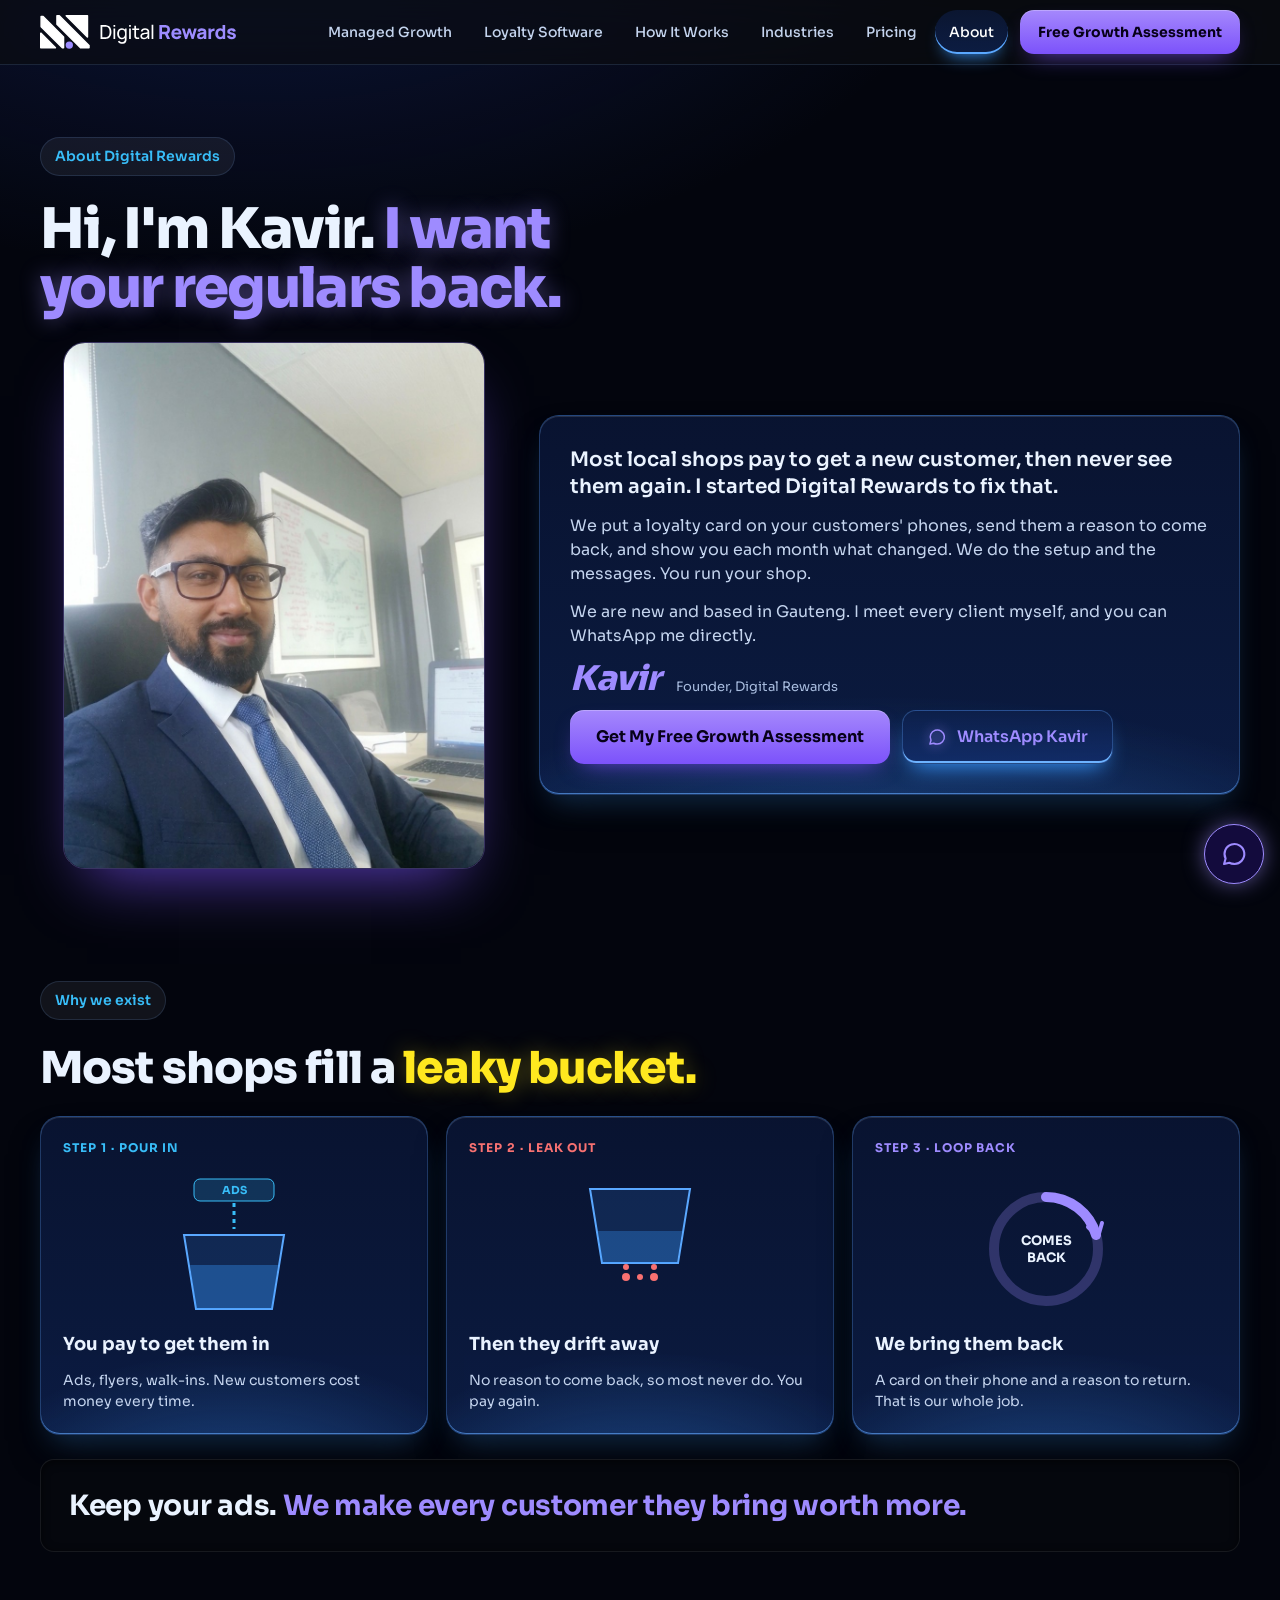
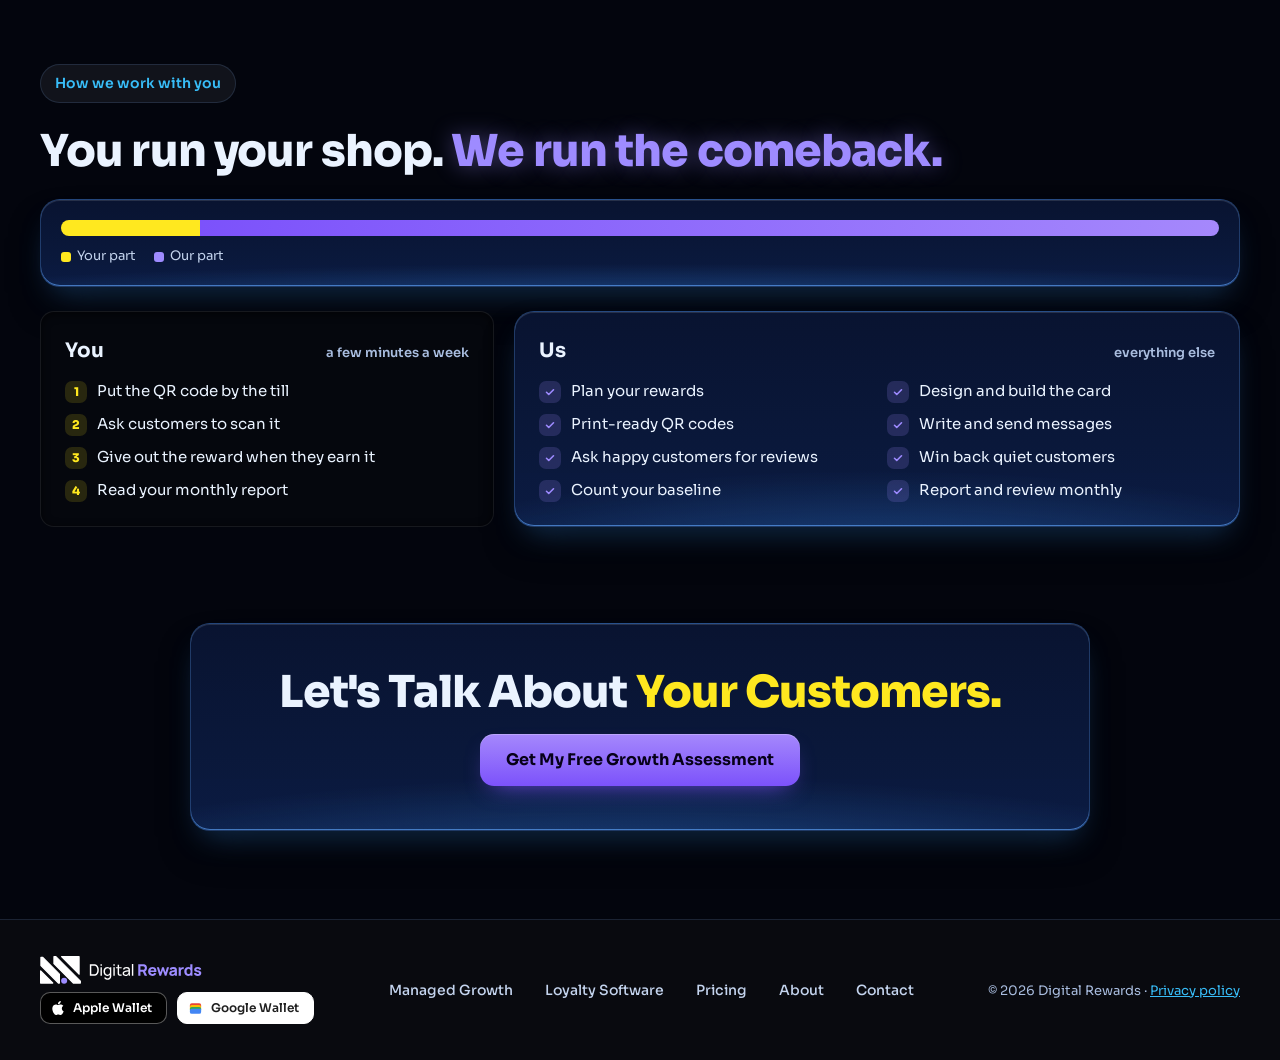
==== commit 3a16dfa2: "Replace 'Powered by BoomerangMe' with Apple Wallet + Google Wallet badges (option A); drop Boomerang" ====
--- a/about.html
+++ b/about.html
@@ -21,8 +21,8 @@
 <link rel="preconnect" href="https://fonts.googleapis.com">
 <link rel="preconnect" href="https://fonts.gstatic.com" crossorigin>
 <link rel="stylesheet" href="https://fonts.googleapis.com/css2?family=Sora:wght@400;500;600;700;800&display=swap">
-<link rel="stylesheet" href="styles.css?v=202611191200">
-<link rel="stylesheet" href="v2.css?v=202611191200">
+<link rel="stylesheet" href="styles.css?v=202611191400">
+<link rel="stylesheet" href="v2.css?v=202611191400">
 </head>
 <body>
 <a class="skip" href="#main">Skip to content</a>
@@ -140,7 +140,7 @@
 
 <footer style="padding: 36px 24px; border-top: 1px solid rgba(120,170,235,0.16); background: rgba(11,13,17,0.74)">
 <div style="max-width: 1200px; margin: 0 auto; display: flex; flex-wrap: wrap; justify-content: space-between; align-items: center; gap: 20px; font-size: 13px; color: #A9BDDF">
-<div style="display: flex; flex-direction: column; gap: 8px"><img src="brand/dr-logo-horizontal.svg" alt="Digital Rewards" width="163" height="28" style="display:block"><span class="v2-pw"><i></i>Powered by <b>BoomerangMe</b> technology</span></div>
+<div style="display: flex; flex-direction: column; gap: 8px"><img src="brand/dr-logo-horizontal.svg" alt="Digital Rewards" width="163" height="28" style="display:block"><div class="wa-chips sm" role="group" aria-label="Works with Apple Wallet and Google Wallet"><span class="wa-chip ap"><svg aria-hidden="true" width="14" height="14" viewBox="0 0 24 24" fill="#fff"><path d="M12.152 6.896c-.948 0-2.415-1.078-3.96-1.04-2.04.027-3.91 1.183-4.961 3.014-2.117 3.675-.546 9.103 1.519 12.09 1.013 1.454 2.208 3.09 3.792 3.039 1.52-.065 2.09-.987 3.935-.987 1.831 0 2.35.987 3.96.948 1.637-.026 2.676-1.48 3.676-2.948 1.156-1.688 1.636-3.325 1.662-3.415-.039-.013-3.182-1.221-3.22-4.857-.026-3.04 2.48-4.494 2.597-4.559-1.429-2.09-3.623-2.324-4.39-2.376-2-.156-3.675 1.09-4.61 1.09zM15.53 3.83c.843-1.012 1.4-2.427 1.245-3.83-1.207.052-2.662.805-3.532 1.818-.78.896-1.454 2.338-1.273 3.714 1.338.104 2.715-.688 3.559-1.701"/></svg><span>Apple Wallet</span></span><span class="wa-chip gg"><svg aria-hidden="true" width="15" height="15" viewBox="0 0 24 24"><rect x="3" y="3.5" width="18" height="8" rx="3" fill="#EA4335"/><rect x="3" y="6.5" width="18" height="8" rx="3" fill="#FBBC04"/><rect x="3" y="9.5" width="18" height="8" rx="3" fill="#34A853"/><path d="M3 15.5a3 3 0 013-3h15v5a3 3 0 01-3 3H6a3 3 0 01-3-3z" fill="#4285F4"/></svg><span>Google Wallet</span></span></div></div>
 <nav aria-label="Footer" style="display: flex; flex-wrap: wrap; gap: 2px 4px">
 <a class="pill" href="managed-growth">Managed Growth</a><a class="pill" href="loyalty-software">Loyalty Software</a><a class="pill" href="pricing">Pricing</a><a class="pill" href="about">About</a><a class="pill" href="contact">Contact</a>
 </nav>
@@ -149,8 +149,8 @@
 </footer>
 
 </div>
-<script src="config.js?v=202611191200"></script>
-<script src="site.js?v=202611191200"></script>
-<script src="v2.js?v=202611191200"></script>
+<script src="config.js?v=202611191400"></script>
+<script src="site.js?v=202611191400"></script>
+<script src="v2.js?v=202611191400"></script>
 </body>
 </html>
--- a/v2.css
+++ b/v2.css
@@ -187,3 +187,11 @@
 .v2-hero .l{flex:1 1 440px;min-width:0;display:flex;flex-direction:column;gap:22px}
 .v2-hero .r{flex:1 1 400px;min-width:0;position:relative}
 .v2-bento .w4{grid-column:1/-1}
+
+/* Wallet badges: Apple Wallet + Google Wallet (19 Nov) */
+.wa-chips{display:flex;flex-wrap:wrap;align-items:center;gap:8px 10px;font-size:13px;color:#A9BDDF}
+.wa-chip{display:inline-flex;align-items:center;gap:8px;height:36px;padding:0 14px 0 10px;border-radius:10px;font-size:13px;font-weight:600;line-height:1;white-space:nowrap}
+.wa-chip.ap{background:#000;color:#fff;border:1px solid rgba(255,255,255,.35)}
+.wa-chip.gg{background:#fff;color:#1F1F1F;border:1px solid #fff}
+.wa-chip small{display:block;font-size:9px;font-weight:500;opacity:.75;margin-bottom:2px}
+.wa-chips.sm .wa-chip{height:30px;font-size:12px}
